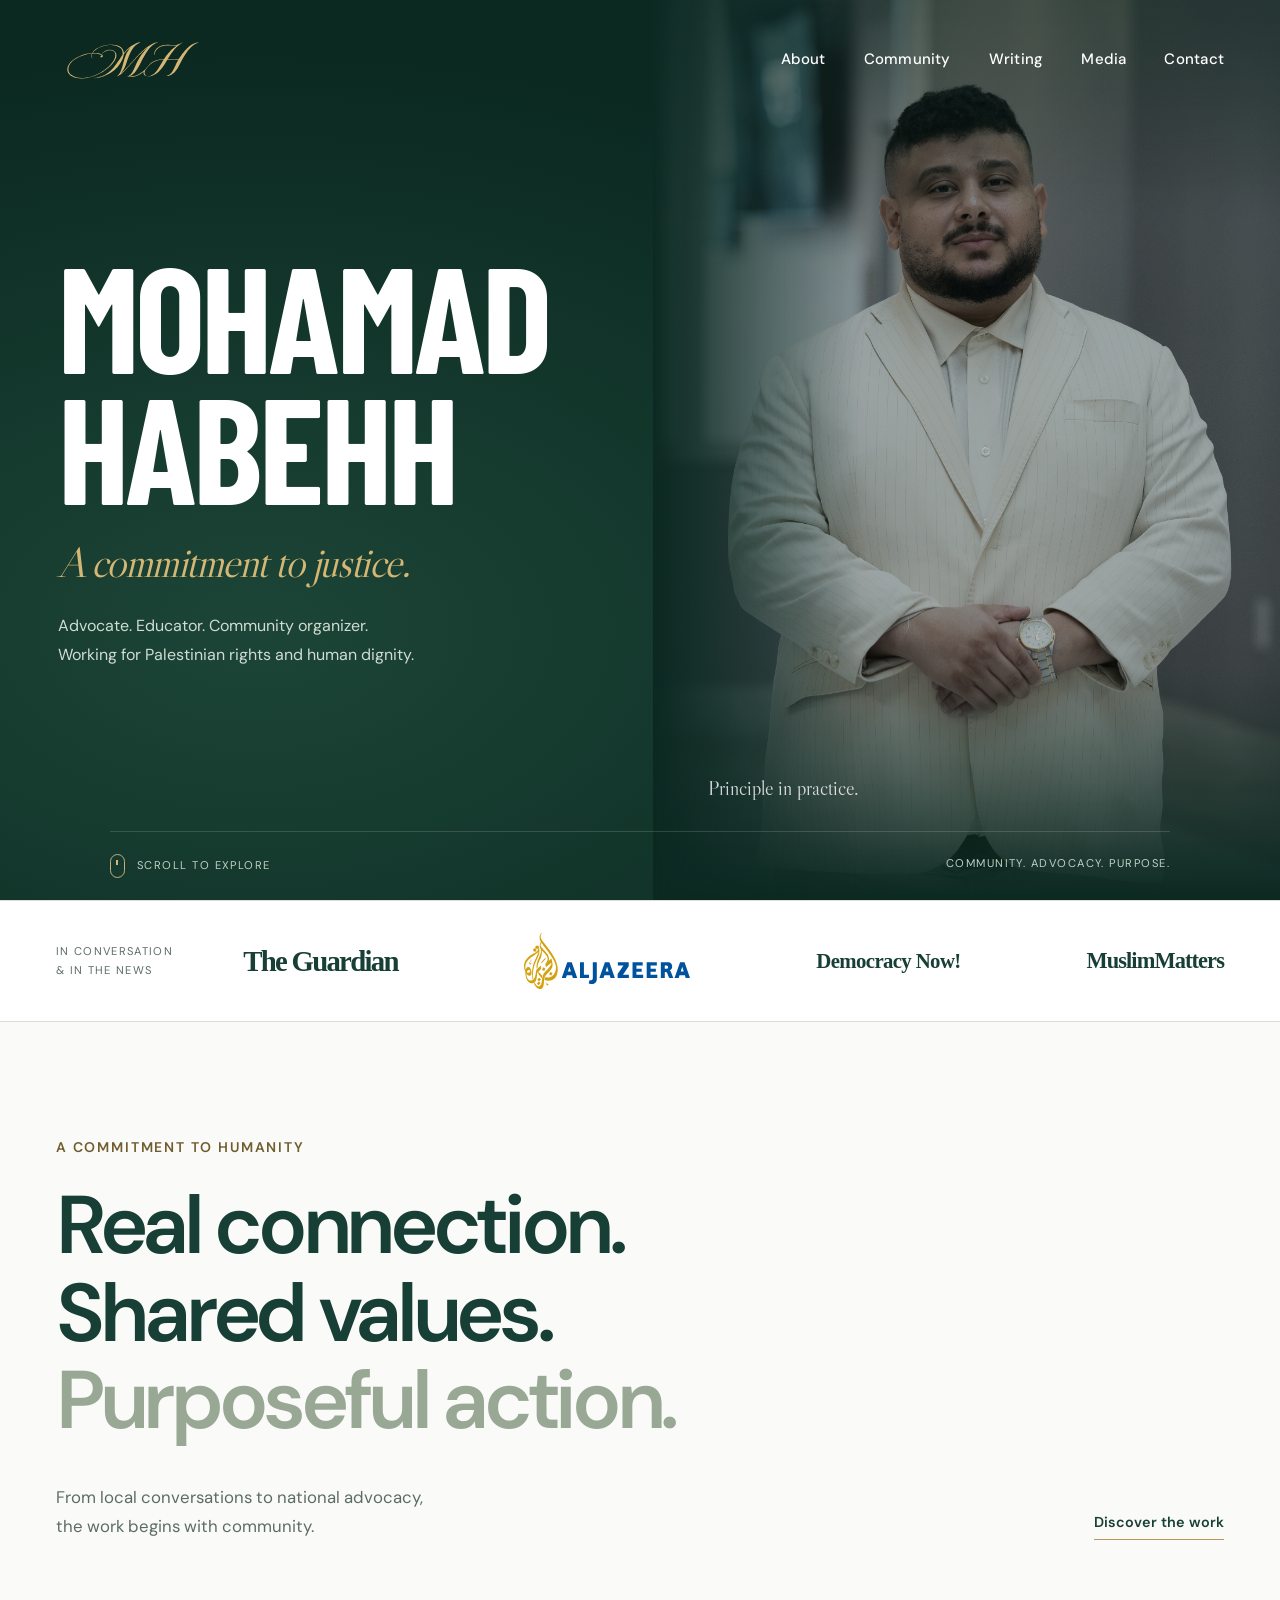
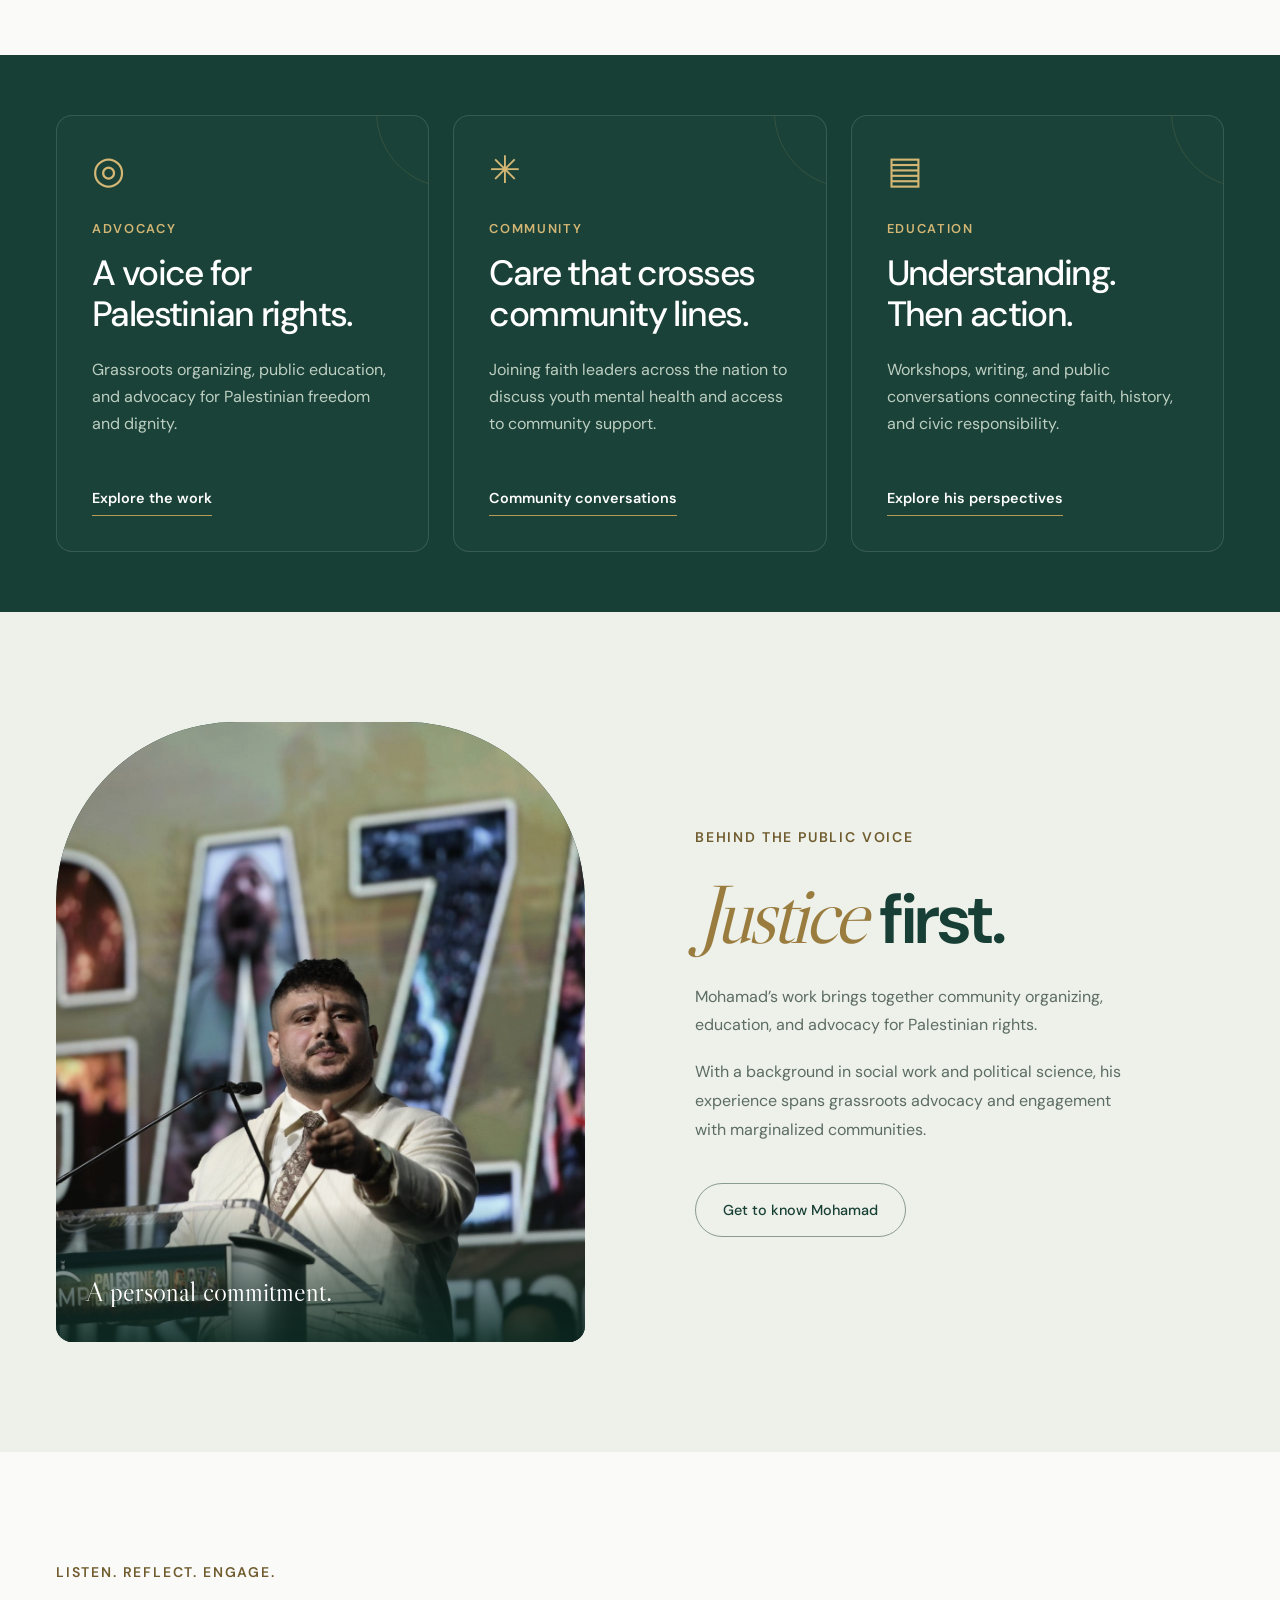
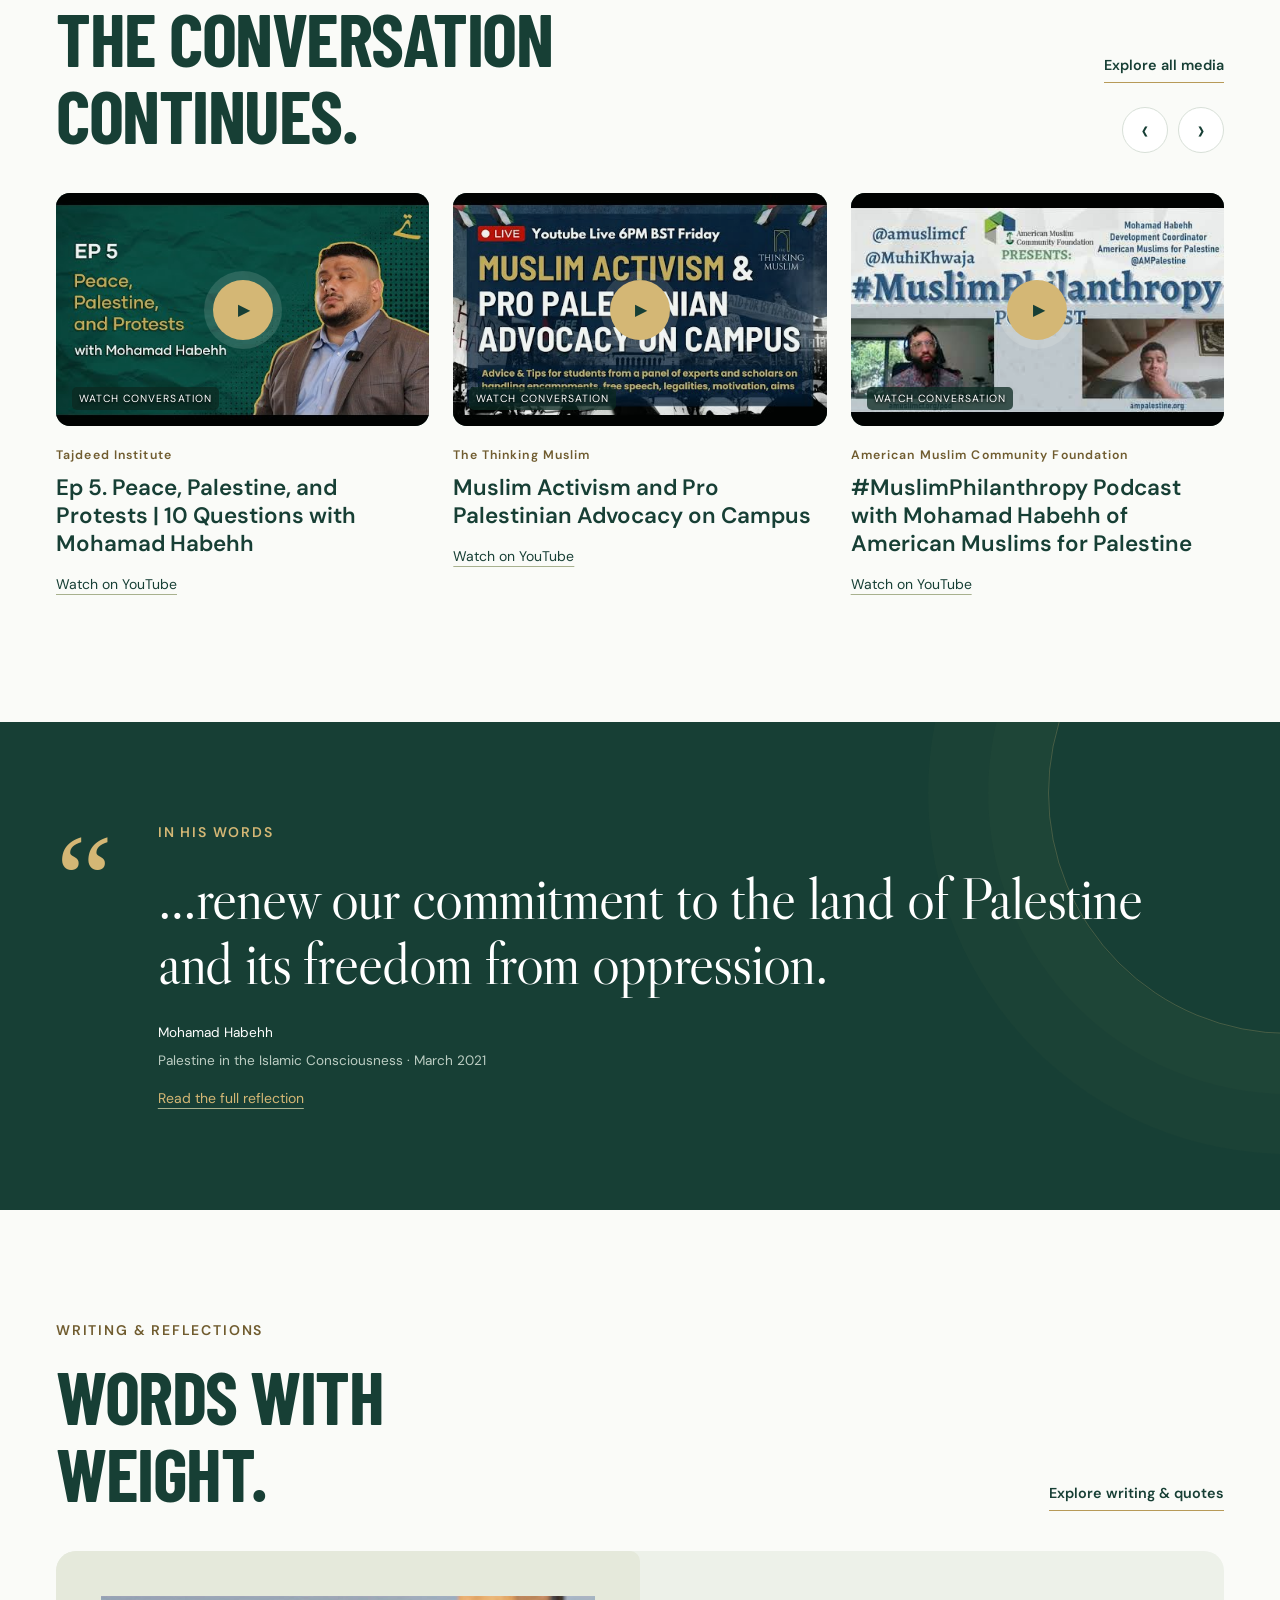
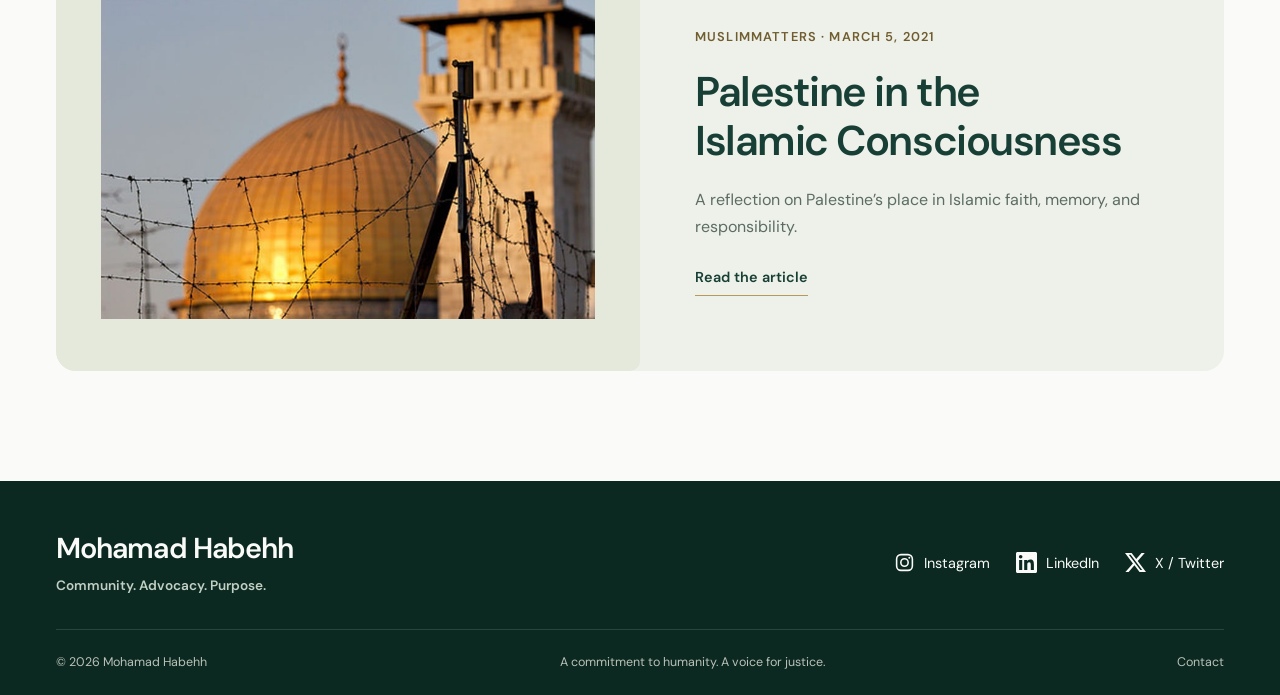
==== index.html @ c23bc5b1 "Main new" ====
<html>

<head>
  <meta charset="utf-8">
  <meta name="viewport" content="width=device-width,initial-scale=1">
  <meta name="theme-color" content="#173f35">
  <title>Community, Advocacy &amp; Purpose | Mohamad Habehh</title>
  <meta name="description"
    content="Meet Mohamad Habehh. Explore his community work, Palestinian advocacy, writing, interviews, and public conversations.">
  <meta property="og:title"
    content="Community, Advocacy &amp; Purpose | Mohamad Habehh">
  <meta property="og:description"
    content="Meet Mohamad Habehh. Explore his community work, Palestinian advocacy, writing, interviews, and public conversations.">
  <meta property="og:type" content="website">
  <link rel="icon" href="assets/favicon.svg" type="image/svg+xml">
  <link rel="stylesheet" href="assets/style.css">
  <link rel="stylesheet" href="assets/elevated.css">
  <link rel="stylesheet" href="assets/refined.css">
  <script src="assets/app.js" defer></script>
</head>

<body class="home-page"><a class="skip" href="#main">Skip to content</a>
  <header>
    <div class="nav-wrap"><a class="brand" href="index.html"
        aria-label="Mohamad Habehh home"><img class="monogram"
          src="assets/mh-mark.svg" alt="" width="105" height="105"></a>
      <nav id="navigation" aria-label="Main navigation"><a
          href="About/index.html">About</a><a href="Community/index.html">Community</a><a
          href="Writing/index.html">Writing</a><a href="Media/index.html">Media</a><a
          href="Contact/index.html">Contact</a></nav>
    </div>
  </header>
  <main id="main">
    <section class="hero">
      <div class="hero-backdrop" aria-hidden="true"><span></span></div>
      <div class="hero-copy">
        <h1><span class="hero-line">MOHAMAD</span><span
            class="hero-line">HABEHH</span></h1>
        <p class="hero-script">A commitment to justice.</p>
        <p class="hero-description">Advocate. Educator. Community organizer.<br>
          Working for Palestinian rights and human dignity.</p>
      </div>
<div class="hero-image">
    <img src="assets/index.png" alt="Mohamad Habehh" width="1893" height="2560" fetchpriority="high">
        <div class="image-caption"><span>MOHAMAD HABEHH</span><span>Principle in
            practice.</span></div>
      </div>
      <div class="hero-bottom"><a class="scroll-cue" href="#work"><span
            aria-hidden="true"></span> SCROLL TO EXPLORE</a><span>COMMUNITY.
          ADVOCACY. PURPOSE.</span></div>
    </section>
    <section class="recognition">
      <div class="wrap">
        <p>IN CONVERSATION<br>& IN THE NEWS</p>
        <div><a href="Media/index.html" class="outlet guardian">The Guardian</a><a
            href="Media/index.html" class="outlet aj-outlet"><img
              src="assets/al-jazeera.svg" alt="Al Jazeera" width="167"
              height="56"></a><a href="Media/index.html"
            class="outlet democracy">Democracy Now!</a><a href="Writing/index.html"
            class="outlet muslim">MuslimMatters</a></div>
      </div>
    </section>
    <section class="manifesto section wrap" id="work">
      <p class="eyebrow">A COMMITMENT TO HUMANITY</p>
      <h2>Real connection.<br>Shared values.<br><span>Purposeful action.</span>
      </h2>
      <div class="manifesto-bottom">
        <p>From local conversations to national advocacy,<br class="desktop">
          the work begins with community.</p><a class="text-link"
          href="Community/index.html">Discover the work</a>
      </div>
    </section>
    <section class="work-stage">
      <div class="wrap">
        <div class="work-grid">
          <article class="work-item"><span class="line-icon"
              aria-hidden="true">◎</span>
            <p class="eyebrow">ADVOCACY</p>
            <h3>A voice for<br>Palestinian rights.</h3>
            <p>Grassroots organizing, public education, and advocacy for
              Palestinian freedom and dignity.</p><a class="text-link"
              href="Community/index.html#palestine">Explore the work</a>
          </article>
          <article class="work-item"><span class="line-icon"
              aria-hidden="true">✳</span>
            <p class="eyebrow">COMMUNITY</p>
            <h3>Care that crosses<br>community lines.</h3>
            <p>Joining faith leaders across the nation to discuss youth mental
              health and access to community support.</p><a class="text-link"
              href="Community/index.html#community-care">Community conversations</a>
          </article>
          <article class="work-item"><span class="line-icon"
              aria-hidden="true">▤</span>
            <p class="eyebrow">EDUCATION</p>
            <h3>Understanding.<br>Then action.</h3>
            <p>Workshops, writing, and public conversations connecting faith,
              history, and civic responsibility.</p><a class="text-link"
              href="Writing/index.html">Explore his perspectives</a>
          </article>
        </div>
      </div>
    </section>
    <section class="about-preview">
      <div class="wrap about-grid">
        <div class="about-visual"><img src="assets/mh3.JPG"
            alt="Portrait of Mohamad Habehh" width="1893" height="2560"
            loading="lazy"><span class="portrait-note">A personal
            commitment.</span></div>
        <div class="about-copy">
          <p class="eyebrow">BEHIND THE PUBLIC VOICE</p>
          <h2><em>Justice </em>first.</h2>
          <p>Mohamad’s work brings together community organizing, education, and
            advocacy for Palestinian rights.</p>
          <p>With a background in social work and political science, his
            experience spans grassroots advocacy and engagement with
            marginalized communities.</p><a href="About/index.html"
            class="button outline">Get to know Mohamad</a>
        </div>
      </div>
    </section>
    <section class="section wrap conversations">
      <div class="section-heading">
        <div>
          <p class="eyebrow">LISTEN. REFLECT. ENGAGE.</p>
          <h2>THE CONVERSATION<br>CONTINUES.</h2>
        </div>
        <div class="carousel-actions"><a class="text-link"
            href="Media/index.html">Explore all media</a>
          <div class="carousel-buttons"><button class="carousel-prev"
              aria-label="Previous conversations">‹</button><button
              class="carousel-next" aria-label="Next conversations">›</button>
          </div>
        </div>
      </div>
      <div class="video-grid home-carousel" tabindex="0" role="region"
        aria-label="Featured conversations">
        <article class="video-card" data-kind="conversations"><button
            class="video-launch" data-video="aL6CL_wFbZw"
            data-title="Ep 5. Peace, Palestine, and Protests | 10 Questions with Mohamad Habehh"
            aria-label="Play Ep 5. Peace, Palestine, and Protests | 10 Questions with Mohamad Habehh"><img
              src="assets/aL6CL_wFbZw.jpg" alt="" width="480" height="360"
              loading="lazy"><span class="play" aria-hidden="true">▶</span><span
              class="watch-label">WATCH CONVERSATION</span></button>
          <p class="meta">Tajdeed Institute</p>
          <h3><button class="title-play" data-video="aL6CL_wFbZw"
              data-title="Ep 5. Peace, Palestine, and Protests | 10 Questions with Mohamad Habehh">Ep
              5. Peace, Palestine, and Protests | 10 Questions with Mohamad
              Habehh</button></h3><a class="quiet-link"
            href="https://www.youtube.com/watch?v=aL6CL_wFbZw" target="_blank"
            rel="noopener noreferrer">Watch on YouTube<span class="sr-only">
              (opens in a new tab)</span></a>
        </article>
        <article class="video-card" data-kind="conversations"><button
            class="video-launch" data-video="CjLYRsaBvOY"
            data-title="Muslim Activism and Pro Palestinian Advocacy on Campus"
            aria-label="Play Muslim Activism and Pro Palestinian Advocacy on Campus"><img
              src="assets/CjLYRsaBvOY.jpg" alt="" width="480" height="360"
              loading="lazy"><span class="play" aria-hidden="true">▶</span><span
              class="watch-label">WATCH CONVERSATION</span></button>
          <p class="meta">The Thinking Muslim</p>
          <h3><button class="title-play" data-video="CjLYRsaBvOY"
              data-title="Muslim Activism and Pro Palestinian Advocacy on Campus">Muslim
              Activism and Pro Palestinian Advocacy on Campus</button></h3><a
            class="quiet-link"
            href="https://www.youtube.com/watch?v=CjLYRsaBvOY" target="_blank"
            rel="noopener noreferrer">Watch on YouTube<span class="sr-only">
              (opens in a new tab)</span></a>
        </article>
        <article class="video-card" data-kind="conversations"><button
            class="video-launch" data-video="JSdl_0kv3TY"
            data-title="#MuslimPhilanthropy Podcast with Mohamad Habehh of American Muslims for Palestine"
            aria-label="Play #MuslimPhilanthropy Podcast with Mohamad Habehh of American Muslims for Palestine"><img
              src="assets/JSdl_0kv3TY.jpg" alt="" width="480" height="360"
              loading="lazy"><span class="play" aria-hidden="true">▶</span><span
              class="watch-label">WATCH CONVERSATION</span></button>
          <p class="meta">American Muslim Community Foundation</p>
          <h3><button class="title-play" data-video="JSdl_0kv3TY"
              data-title="#MuslimPhilanthropy Podcast with Mohamad Habehh of American Muslims for Palestine">#MuslimPhilanthropy
              Podcast with Mohamad Habehh of American Muslims for
              Palestine</button></h3><a class="quiet-link"
            href="https://www.youtube.com/watch?v=JSdl_0kv3TY" target="_blank"
            rel="noopener noreferrer">Watch on YouTube<span class="sr-only">
              (opens in a new tab)</span></a>
        </article>
        <article class="video-card" data-kind="conversations"><button
            class="video-launch" data-video="mLkWG8KjC-0"
            data-title="What&#x27;s Going on in Gaza (w/ Mohamad Habehh)"
            aria-label="Play What&#x27;s Going on in Gaza (w/ Mohamad Habehh)"><img
              src="assets/mLkWG8KjC-0.jpg" alt="" width="480" height="360"
              loading="lazy"><span class="play" aria-hidden="true">▶</span><span
              class="watch-label">WATCH CONVERSATION</span></button>
          <p class="meta">Matt Binder</p>
          <h3><button class="title-play" data-video="mLkWG8KjC-0"
              data-title="What&#x27;s Going on in Gaza (w/ Mohamad Habehh)">What&#x27;s
              Going on in Gaza (w/ Mohamad Habehh)</button></h3><a
            class="quiet-link"
            href="https://www.youtube.com/watch?v=mLkWG8KjC-0" target="_blank"
            rel="noopener noreferrer">Watch on YouTube<span class="sr-only">
              (opens in a new tab)</span></a>
        </article>
        <article class="video-card" data-kind="conversations"><button
            class="video-launch" data-video="mvp-QCMwz1k"
            data-title="E86: College Campus Protests &amp; The American Muslim Strategy w. Mohamad Habehh"
            aria-label="Play E86: College Campus Protests &amp; The American Muslim Strategy w. Mohamad Habehh"><img
              src="assets/mvp-QCMwz1k.jpg" alt="" width="480" height="360"
              loading="lazy"><span class="play" aria-hidden="true">▶</span><span
              class="watch-label">WATCH CONVERSATION</span></button>
          <p class="meta">Ansari</p>
          <h3><button class="title-play" data-video="mvp-QCMwz1k"
              data-title="E86: College Campus Protests &amp; The American Muslim Strategy w. Mohamad Habehh">E86:
              College Campus Protests &amp; The American Muslim Strategy w.
              Mohamad Habehh</button></h3><a class="quiet-link"
            href="https://www.youtube.com/watch?v=mvp-QCMwz1k" target="_blank"
            rel="noopener noreferrer">Watch on YouTube<span class="sr-only">
              (opens in a new tab)</span></a>
        </article>
      </div>
      <p class="swipe-hint">Swipe to explore the conversations.</p>
    </section>
    <section class="quote-section">
      <div class="wrap quote-inner"><span class="quote-mark"
          aria-hidden="true">“</span>
        <div>
          <p class="eyebrow">IN HIS WORDS</p>
          <blockquote>…renew our commitment to the land of Palestine<br
              class="desktop"> and its freedom from oppression.</blockquote>
          <p class="quote-by">Mohamad Habehh <span>Palestine in the Islamic
              Consciousness · March 2021</span></p><a class="quiet-link"
            href="https://muslimmatters.org/2021/03/05/palestine-in-the-islamic-consciousness/"
            target="_blank" rel="noopener noreferrer">Read the full
            reflection<span class="sr-only"> (opens in a new tab)</span></a>
        </div>
      </div>
    </section>
    <section class="section wrap">
      <div class="section-heading">
        <div>
          <p class="eyebrow">WRITING & REFLECTIONS</p>
          <h2>WORDS WITH<br>WEIGHT.</h2>
        </div><a href="Writing/index.html" class="text-link">Explore writing &
          quotes</a>
      </div>
      <article class="featured-article">
        <div class="article-art" aria-hidden="true"> <img src="assets/AABW.jpeg"></div>
        <div class="article-copy">
          <p class="meta">MUSLIMMATTERS · MARCH 5, 2021</p>
          <h3>Palestine in the<br>Islamic Consciousness</h3>
          <p>A reflection on Palestine’s place in Islamic faith, memory, and
            responsibility.</p><a class="text-link"
            href="https://muslimmatters.org/2021/03/05/palestine-in-the-islamic-consciousness/"
            target="_blank" rel="noopener noreferrer">Read the article<span
              class="sr-only"> (opens in a new tab)</span></a>
        </div>
      </article>
    </section>
    <dialog id="video-dialog">
      <div class="dialog-bar"><span id="video-title">Watch
          conversation</span><button id="close-video"
          aria-label="Close video">Close ✕</button></div>
      <div id="video-frame"></div>
      <p class="video-help">Video unavailable? <a id="video-external"
          href="https://youtube.com" target="_blank"
          rel="noopener noreferrer">Open on YouTube</a></p>
    </dialog>

  </main>
  <footer>
    <div class="wrap footer-top"><a class="footer-name"
        href="index.html">Mohamad Habehh<span>Community. Advocacy.
          Purpose.</span></a>
      <div class="footer-links"><a class=""
          href="https://www.instagram.com/habehh/" target="_blank"
          rel="noopener noreferrer"><svg class="social-icon" xmlns="http://www.w3.org/2000/svg" viewBox="0 0 24 24" width="21" height="21" fill="none" stroke="currentColor" stroke-width="1.8" aria-hidden="true" focusable="false"><rect x="3" y="3" width="18" height="18" rx="5"/><circle cx="12" cy="12" r="4.2"/><circle cx="17.5" cy="6.5" r="1.1" fill="currentColor" stroke="none"/></svg>Instagram<span class="sr-only"> (opens in a
            new tab)</span></a><a class=""
          href="https://www.linkedin.com/in/mohamad-habehh-74424913b/"
          target="_blank" rel="noopener noreferrer"><svg class="social-icon" xmlns="http://www.w3.org/2000/svg" viewBox="0 0 24 24" width="21" height="21" fill="currentColor" aria-hidden="true" focusable="false"><path d="M20.447 20.452h-3.554v-5.569c0-1.328-.027-3.037-1.852-3.037-1.853 0-2.136 1.445-2.136 2.939v5.667H9.35V9h3.414v1.561h.049c.476-.9 1.637-1.85 3.37-1.85 3.601 0 4.267 2.37 4.267 5.455v6.286zM5.337 7.433a2.062 2.062 0 1 1 0-4.124 2.062 2.062 0 0 1 0 4.124zM7.119 20.452H3.555V9h3.564v11.452zM22.225 0H1.771C.792 0 0 .774 0 1.729v20.542C0 23.227.792 24 1.771 24h20.451C23.2 24 24 23.227 24 22.271V1.729C24 .774 23.2 0 22.222 0z"/></svg>LinkedIn<span
            class="sr-only"> (opens in a new tab)</span></a><a class=""
          href="https://x.com/mhabehh" target="_blank"
          rel="noopener noreferrer"><svg class="social-icon" xmlns="http://www.w3.org/2000/svg" viewBox="0 0 24 24" width="21" height="21" fill="currentColor" aria-hidden="true" focusable="false"><path d="M18.901 1.153h3.68l-8.04 9.19L24 22.846h-7.406l-5.8-7.584-6.64 7.584H.47l8.6-9.835L0 1.154h7.594l5.243 6.932zm-1.29 19.49h2.039L6.487 3.24H4.3z"/></svg>X / Twitter<span class="sr-only"> (opens in
            a new tab)</span></a></div>
    </div>
    <div class="wrap footer-bottom"><span>© 2026 Mohamad Habehh</span><span>A
        commitment to humanity. A voice for justice.</span><a
        href="Contact/index.html">Contact</a></div>
  </footer>
</body>

</html>
---- assets/style.css ----
@import url('fonts.css');

:root {
  --ink: #262c2a;
  --olive: #78834b;
  --olive-dark: #566135;
  --paper: #f8f9f6;
  --muted: #626862;
  --line: #dde0d7;
  --serif: 'Libre Caslon Display', Georgia, serif;
  --sans: 'DM Sans', Arial, sans-serif
}

* {
  box-sizing: border-box
}

html {
  scroll-behavior: smooth;
  scroll-padding-top: 110px
}

body {
  margin: 0;
  background: var(--paper);
  color: var(--ink);
  font-family: var(--sans);
  font-size: 16px;
  line-height: 1.7
}

a {
  color: inherit;
  text-decoration: none
}

a,
button {
  -webkit-tap-highlight-color: transparent
}

button {
  font: inherit;
  color: inherit;
  cursor: pointer
}

a:focus-visible,
button:focus-visible {
  outline: 3px solid var(--olive);
  outline-offset: 6px
}

button:disabled {
  cursor: default
}

img {
  display: block;
  max-width: 100%;
  height: auto
}

h1,
h2,
h3,
p {
  margin: 0
}

h1,
h2,
h3 {
  font-weight: 400
}

h1,
h2 {
  font-family: var(--serif);
  letter-spacing: -.035em;
  line-height: 1.04
}

h1 {
  font-size: clamp(3.4rem, 6.4vw, 6.6rem)
}

h2 {
  font-size: clamp(2.7rem, 4.5vw, 4.3rem)
}

h3 {
  font-family: var(--serif);
  font-size: 2rem;
  line-height: 1.15;
  letter-spacing: -.02em
}

.wrap {
  max-width: 1296px;
  margin-inline: auto;
  width: calc(100% - 112px)
}

.section {
  padding-block: 100px
}

.eyebrow {
  font-size: .76rem;
  font-weight: 600;
  letter-spacing: .16em;
  line-height: 1.5;
  color: var(--olive-dark);
  margin-bottom: 24px
}

.meta {
  font-size: .76rem;
  font-weight: 600;
  letter-spacing: .09em;
  color: var(--olive-dark);
  line-height: 1.6
}

.sr-only {
  position: absolute;
  width: 1px;
  height: 1px;
  padding: 0;
  margin: -1px;
  overflow: hidden;
  clip: rect(0, 0, 0, 0);
  white-space: nowrap;
  border: 0
}

.skip {
  position: fixed;
  top: -100px;
  left: 16px;
  z-index: 100;
  background: white;
  padding: 10px
}

.skip:focus {
  top: 10px
}

header {
  background: var(--paper);
  border-bottom: 1px solid var(--line);
  position: relative;
  z-index: 10
}

.nav-wrap {
  max-width: 1440px;
  width: calc(100% - 96px);
  margin: auto;
  min-height: 104px;
  display: flex;
  align-items: center;
  justify-content: space-between;
  gap: 30px
}

.brand {
  display: flex;
  align-items: center;
  gap: 15px;
  font-weight: 650;
  font-size: .85rem;
  line-height: 1.25;
  letter-spacing: .14em
}

.monogram {
  position: relative;
  display: block;
  font-family: var(--serif);
  font-size: 2.5rem;
  font-weight: 400;
  letter-spacing: -.13em;
  padding-right: 6px;
  line-height: 1.3
}

.monogram span {
  position: absolute;
  bottom: 0;
  left: 2px;
  height: 3px;
  width: 35px;
  background: var(--olive)
}

nav {
  display: flex;
  align-items: center;
  gap: 28px;
  font-size: .81rem;
  font-weight: 500
}

nav>a {
  padding-block: 12px;
  white-space: nowrap;
  position: relative
}

nav>a:not(.nav-contact):after {
  content: '';
  height: 2px;
  position: absolute;
  bottom: 2px;
  left: 0;
  width: 0;
  background: var(--olive);
  transition: width .2s
}

nav>a:hover:after,
nav>a[aria-current]:after {
  width: 100%
}

.nav-contact {
  background: var(--ink);
  color: white;
  padding: 12px 22px
}

.nav-contact:hover {
  background: var(--olive-dark)
}

.menu-button {
  display: none
}

.hero {
  position: relative;
  max-width: 1536px;
  margin: auto;
  display: grid;
  grid-template-columns: 1.12fr 1fr;
  padding: 0 48px;
  background: var(--paper)
}

.hero-copy {
  padding: 76px 30px 74px 8px;
  position: relative;
  z-index: 1
}

.hero .eyebrow {
  display: flex;
  align-items: center;
  gap: 12px;
  font-size: .7rem;
  margin-bottom: 30px
}

.olive-rule {
  height: 1px;
  width: 28px;
  background: var(--olive)
}

.hero h1 {
  font-size: clamp(3.9rem, 6.2vw, 6.2rem);
  line-height: 1.02;
  letter-spacing: -.045em
}

.hero h1 em {
  font-weight: 400;
  color: var(--olive-dark)
}

.hero-name {
  font-size: 1.3rem;
  font-weight: 550;
  margin-top: 30px
}

.hero-description {
  font-size: .95rem;
  line-height: 1.8;
  color: var(--muted);
  margin-top: 12px
}

.hero-actions {
  display: flex;
  gap: 12px;
  margin-top: 30px;
  flex-wrap: wrap
}

.button {
  display: inline-flex;
  align-items: center;
  justify-content: center;
  padding: 14px 25px;
  min-height: 50px;
  background: var(--ink);
  color: white;
  font-size: .85rem;
  font-weight: 500;
  border: 1px solid var(--ink);
  transition: background .2s, color .2s
}

.button:hover {
  background: var(--olive-dark);
  border-color: var(--olive-dark)
}

.button.outline {
  background: transparent;
  color: var(--ink);
  border-color: #b5bcb0
}

.button.outline:hover {
  background: #e8ebdf
}

.hero-image {
  position: relative;
  min-width: 0;
  align-self: stretch;
  margin: 30px 0 58px 0;
  overflow: hidden;
  background: var(--ink)
}

.hero-image>img {
  height: 100%;
  width: 100%;
  position: absolute;
  object-fit: cover;
  object-position: 50% 35%;
  filter: grayscale(100%)
}

.hero-image:after {
  content: '';
  position: absolute;
  inset: 0;
  background: linear-gradient(0deg, rgba(25, 31, 27, .7), transparent 35%)
}

.image-caption {
  position: absolute;
  z-index: 1;
  bottom: 26px;
  left: 27px;
  right: 27px;
  display: flex;
  justify-content: space-between;
  align-items: end;
  color: white;
  font-size: .65rem;
  letter-spacing: .13em;
  gap: 12px
}

.image-caption span:last-child {
  font-family: var(--serif);
  font-size: 1.2rem;
  letter-spacing: 0
}

.hero-bottom {
  grid-column: 1/-1;
  border-top: 1px solid var(--line);
  display: flex;
  justify-content: space-between;
  padding: 15px 0;
  font-size: .67rem;
  letter-spacing: .13em;
  color: var(--muted)
}

.hero-bottom a {
  letter-spacing: 0;
  font-size: .78rem
}

.recognition {
  background: #edf0e7;
  border-block: 1px solid var(--line);
  padding: 29px 0
}

.recognition .wrap {
  display: flex;
  align-items: center;
  gap: 60px
}

.recognition p {
  font-size: .62rem;
  letter-spacing: .13em;
  max-width: 160px;
  line-height: 1.7;
  color: var(--muted)
}

.recognition .wrap>div {
  display: flex;
  align-items: center;
  justify-content: space-between;
  gap: 35px;
  flex: 1
}

.outlet {
  font-size: 1.05rem;
  letter-spacing: .03em;
  font-weight: 600;
  opacity: .75
}

.outlet.guardian {
  font-family: Georgia, serif;
  font-weight: bold;
  font-size: 1.8rem;
  letter-spacing: -.06em
}

.outlet.democracy {
  font-family: Georgia, serif;
  font-weight: bold;
  letter-spacing: -.03em;
  font-size: 1.3rem
}

.outlet.muslim {
  font-family: Georgia, serif;
  font-size: 1.4rem;
  letter-spacing: -.04em
}

.section-heading {
  display: flex;
  align-items: end;
  justify-content: space-between;
  gap: 30px;
  margin-bottom: 48px
}

.section-heading .eyebrow {
  margin-bottom: 17px
}

.heading-note {
  color: var(--muted);
  font-size: .95rem;
  padding-bottom: 5px
}

.text-link {
  font-size: .85rem;
  font-weight: 550;
  border-bottom: 1px solid var(--olive);
  padding-bottom: 5px;
  display: inline-block;
  align-self: end
}

.text-link:hover {
  color: var(--olive-dark);
  border-bottom-width: 2px
}

.work-grid {
  display: grid;
  grid-template-columns: repeat(3, 1fr);
  border-top: 1px solid var(--line)
}

.work-item {
  padding: 35px 35px 8px 0
}

.work-item+.work-item {
  border-left: 1px solid var(--line);
  padding-left: 35px
}

.line-icon {
  font-size: 2.3rem;
  line-height: 1;
  color: var(--olive);
  display: block;
  margin-bottom: 30px
}

.work-item .eyebrow {
  margin-bottom: 14px;
  font-size: .68rem
}

.work-item h3 {
  font-size: 2.2rem
}

.work-item>p:not(.eyebrow) {
  margin: 20px 0 25px;
  color: var(--muted);
  font-size: .93rem;
  max-width: 310px
}

.about-preview {
  background: #e9ecE3;
  padding: 70px 0
}

.about-grid {
  display: grid;
  grid-template-columns: 1fr 1fr;
  gap: 100px;
  align-items: center
}

.about-visual {
  height: 540px;
  position: relative;
  margin-left: 28px
}

.about-visual:before {
  content: '';
  position: absolute;
  left: -28px;
  bottom: -25px;
  right: 30px;
  top: 30px;
  border: 1px solid #a8b18e
}

.about-visual img {
  height: 100%;
  width: 100%;
  object-fit: cover;
  object-position: 50% 35%;
  position: relative;
  filter: grayscale(100%)
}

.portrait-note {
  position: absolute;
  left: -28px;
  bottom: 20px;
  z-index: 1;
  background: var(--olive-dark);
  padding: 14px 22px;
  color: white;
  font-family: var(--serif);
  font-size: 1.5rem
}

.about-copy h2 {
  margin-bottom: 25px
}

.about-copy p:not(.eyebrow) {
  max-width: 430px;
  color: var(--muted);
  font-size: .98rem;
  margin-bottom: 18px
}

.about-copy .button {
  margin-top: 12px
}

.video-grid {
  display: grid;
  grid-template-columns: repeat(3, 1fr);
  gap: 28px
}

.video-card {
  min-width: 0
}

.video-launch {
  display: block;
  width: 100%;
  aspect-ratio: 16/10;
  background: var(--ink);
  padding: 0;
  border: 0;
  position: relative;
  overflow: hidden;
  text-align: left
}

.video-launch img {
  width: 100%;
  height: 100%;
  object-fit: cover;
  transition: transform .35s, opacity .35s;
  opacity: .85
}

.video-launch:hover img {
  transform: scale(1.04);
  opacity: 1
}

.play {
  position: absolute;
  left: 50%;
  top: 50%;
  transform: translate(-50%, -50%);
  background: rgba(248, 249, 246, .95);
  width: 54px;
  height: 54px;
  border-radius: 50%;
  display: flex;
  align-items: center;
  justify-content: center;
  color: var(--ink);
  font-size: 1rem;
  padding-left: 3px
}

.watch-label {
  position: absolute;
  bottom: 13px;
  left: 15px;
  font-size: .59rem;
  letter-spacing: .12em;
  color: white;
  text-shadow: 0 1px 3px black;
  background: #262c2ac7;
  padding: 3px 7px
}

.video-card .meta {
  margin-top: 20px;
  font-size: .66rem
}

.video-card h3 {
  font-size: 1.7rem;
  margin: 8px 0 15px
}

.title-play {
  font: inherit;
  text-align: left;
  line-height: inherit;
  background: none;
  border: 0;
  padding: 0
}

.title-play:hover {
  color: var(--olive-dark)
}

.quiet-link {
  font-size: .8rem;
  text-decoration: underline;
  text-decoration-color: #a8b18e;
  text-underline-offset: 5px
}

.quiet-link:hover {
  color: var(--olive-dark)
}

.quote-section {
  background: var(--ink);
  color: white;
  padding: 72px 0;
  position: relative;
  overflow: hidden
}

.quote-section:after {
  content: '';
  position: absolute;
  width: 480px;
  height: 480px;
  border: 1px solid #78834b50;
  border-radius: 50%;
  right: -250px;
  top: -170px;
  box-shadow: 0 0 0 30px #78834b10, 0 0 0 60px #78834b10, 0 0 0 90px #78834b10;
  pointer-events: none
}

.quote-inner {
  display: flex;
  gap: 45px;
  position: relative;
  z-index: 1
}

.quote-mark {
  color: #b7c18c;
  font-family: Georgia, serif;
  font-size: 8rem;
  line-height: .9
}

.quote-section .eyebrow {
  color: #bbc49b
}

.quote-section blockquote {
  font-family: var(--serif);
  font-size: clamp(2.2rem, 3.6vw, 3.5rem);
  line-height: 1.15;
  letter-spacing: -.02em;
  margin: 0 0 25px
}

.quote-by {
  font-size: .85rem
}

.quote-by span {
  color: #b7bdb5;
  display: block;
  font-size: .75rem;
  margin: 4px 0 15px
}

.quote-section .quiet-link {
  color: #d2d8c2
}

.featured-article {
  display: grid;
  grid-template-columns: 1fr 1fr;
  border: 1px solid var(--line)
}

.article-art {
  background: #e5e9db;
  display: flex;
  flex-direction: column;
  justify-content: center;
  align-items: center;
  min-height: 330px;
  padding: 35px;
  border-radius: 10px;
}

.article-art svg {
  width: 80%;
  max-width: 380px;
  fill: none;
  stroke: var(--olive-dark);
  stroke-width: 1.2
}

.article-art span {
  font-size: .67rem;
  color: var(--olive-dark);
  letter-spacing: .2em
}

.article-copy {
  padding: 45px
}

.article-copy h3 {
  font-size: 2.6rem;
  margin: 20px 0
}

.article-copy>p:not(.meta) {
  font-size: .95rem;
  color: var(--muted);
  margin-bottom: 25px
}

.connect-band {
  padding: 65px 0;
  background: #e4e8d9
}

.connect-inner {
  display: flex;
  align-items: center;
  justify-content: space-between;
  gap: 40px
}

.connect-inner h2 {
  font-size: 3.4rem
}

.connect-inner .eyebrow {
  margin-bottom: 17px
}

.connect-inner>div:last-child p {
  font-size: .95rem;
  color: var(--muted);
  margin-bottom: 25px
}

.button.light {
  background: var(--paper);
  color: var(--ink);
  border: 0
}

.button.light:hover {
  background: var(--ink);
  color: white
}

footer {
  background: var(--ink);
  color: var(--paper);
  padding-top: 45px
}

.footer-top {
  display: flex;
  justify-content: space-between;
  align-items: center;
  padding-bottom: 35px
}

.footer-name {
  font-family: var(--serif);
  font-size: 2rem;
  line-height: 1.2
}

.footer-name span {
  font-family: var(--sans);
  font-size: .72rem;
  color: #b7bdb5;
  display: block;
  margin-top: 12px;
  letter-spacing: .03em
}

.footer-links {
  display: flex;
  gap: 30px;
  font-size: .8rem
}

.footer-links a:hover {
  color: #c6d0aa
}

.footer-bottom {
  border-top: 1px solid #454d45;
  display: flex;
  justify-content: space-between;
  gap: 20px;
  font-size: .67rem;
  color: #bac1b8;
  padding-block: 22px
}

.page-intro {
  padding-block: 80px 60px
}

.page-intro .eyebrow {
  margin-bottom: 22px
}

.page-intro h1 {
  font-size: clamp(3.8rem, 6.8vw, 6.5rem)
}

.lead {
  color: var(--muted);
  font-size: 1.1rem;
  max-width: 650px;
  margin-top: 28px
}

.bio-grid {
  display: grid;
  grid-template-columns: .85fr 1fr;
  gap: 85px;
  padding-bottom: 50px;
  align-items: start
}

.bio-photo img {
  width: 100%;
  max-height: 660px;
  object-fit: cover;
  object-position: center 30%;
  filter: grayscale(100%)
}

.photo-credit {
  font-size: .7rem;
  color: var(--muted);
  margin-top: 10px
}

.prose p {
  margin: 0 0 22px;
  color: var(--muted)
}

.prose .eyebrow {
  color: var(--olive-dark)
}

.prose h2 {
  margin-bottom: 28px
}

.source-note {
  font-size: .75rem;
  color: var(--muted);
  line-height: 1.7;
  border-top: 1px solid var(--line);
  padding-top: 18px;
  margin-top: 30px
}

.source-note a {
  text-decoration: underline
}

.work-stories {
  padding-bottom: 90px
}

.work-story {
  display: grid;
  grid-template-columns: 1fr 1fr;
  gap: 80px;
  padding-block: 55px;
  border-top: 1px solid var(--line)
}

.work-story .text-link {
  display: table;
  margin-top: 15px
}

.filter-bar {
  display: flex;
  gap: 10px;
  flex-wrap: wrap;
  padding: 20px 0 35px;
  border-top: 1px solid var(--line)
}

.filter {
  border: 1px solid var(--line);
  background: transparent;
  min-height: 44px;
  padding: 10px 20px;
  font-size: .82rem
}

.filter.active {
  background: var(--ink);
  border-color: var(--ink);
  color: white
}

.filter:hover:not(.active) {
  background: #e6eadb
}

.writing-content {
  padding-bottom: 90px
}

.writing-article {
  border: 1px solid var(--line);
  padding: 55px;
  background: #edf0e7
}

.writing-article h2 {
  margin: 25px 0;
  font-size: 3.5rem
}

.writing-article>p:not(.meta) {
  max-width: 550px;
  color: var(--muted);
  margin-bottom: 25px
}

.archive-link {
  display: flex;
  justify-content: space-between;
  align-items: center;
  gap: 20px;
  padding-block: 30px;
  font-size: .9rem
}

.writing-content .quote-section {
  margin-top: 30px
}

.writing-content .quote-inner {
  width: calc(100% - 80px)
}

.writing-content .quote-section blockquote {
  font-size: 2.8rem
}

.media-content {
  padding-bottom: 90px
}

.media-grid {
  row-gap: 50px
}

.press-section {
  padding-top: 80px
}

.press-section h2 {
  margin-bottom: 35px
}

.press-item {
  border-top: 1px solid var(--line);
  padding: 28px 0;
  display: grid;
  grid-template-columns: 180px 1fr 110px;
  gap: 30px;
  align-items: center
}

.press-item time {
  font-size: .76rem;
  color: var(--muted)
}

.press-item h3 {
  font-size: 1.8rem
}

.press-item h3 a:hover {
  color: var(--olive-dark)
}

.media-results {
  font-size: .8rem;
  color: var(--muted)
}

.contact-grid {
  display: grid;
  grid-template-columns: 1fr .8fr;
  gap: 100px;
  padding-bottom: 100px
}

.contact-note {
  max-width: 520px;
  margin-block: 25px;
  color: var(--muted)
}

.social-list {
  margin-top: 35px
}

.social-row {
  border-top: 1px solid var(--line);
  padding: 20px 0;
  display: flex;
  justify-content: space-between;
  gap: 20px
}

.social-row:hover {
  color: var(--olive-dark)
}

.social-handle {
  font-size: .85rem;
  color: var(--muted)
}

.contact-aside {
  background: #e9ecE3;
  padding: 40px;
  align-self: start
}

.contact-aside h3 {
  font-size: 1.7rem;
  margin: 25px 0 12px
}

.contact-aside p:not(.eyebrow) {
  color: var(--muted);
  font-size: .93rem
}

dialog {
  border: 0;
  padding: 0;
  background: var(--ink);
  color: white;
  width: min(1000px, 94vw);
  max-height: 94dvh;
  box-shadow: 0 20px 100px #0008
}

dialog::backdrop {
  background: #111c;
  backdrop-filter: blur(5px)
}

.dialog-bar {
  display: flex;
  justify-content: space-between;
  align-items: center;
  gap: 20px;
  padding: 18px 22px;
  font-size: .85rem
}

.dialog-bar>span {
  line-height: 1.4
}

.dialog-bar button {
  background: none;
  border: 1px solid #6d7567;
  color: white;
  padding: 8px 12px;
  white-space: nowrap;
  min-height: 44px
}

#video-frame {
  aspect-ratio: 16/9
}

#video-frame iframe {
  border: 0;
  width: 100%;
  height: 100%
}

.video-help {
  font-size: .8rem;
  color: #c5ccbd;
  padding: 15px 22px
}

.video-help a {
  text-decoration: underline
}

[hidden] {
  display: none !important
}

@media(min-width:1600px) {
  .hero {
    padding-inline: 90px
  }

  .hero-copy {
    padding-block: 90px
  }

  .hero-image {
    margin-top: 40px
  }
}

@media(max-width:1150px) {
  .nav-wrap {
    width: calc(100% - 64px)
  }

  nav {
    gap: 16px;
    font-size: .75rem
  }

  .brand {
    font-size: .75rem;
    gap: 10px
  }

  .nav-contact {
    padding: 10px 16px
  }

  .wrap {
    width: calc(100% - 80px)
  }

  .hero {
    padding-inline: 32px
  }

  .hero h1 {
    font-size: 5rem
  }

  .hero-copy {
    padding-block: 55px
  }

  .hero .eyebrow {
    font-size: .6rem
  }

  .about-grid {
    gap: 60px
  }

  .recognition .wrap {
    gap: 30px
  }

  .recognition .wrap>div {
    gap: 20px
  }

  .outlet.guardian {
    font-size: 1.4rem
  }

  .outlet {
    font-size: .85rem
  }

  .outlet.democracy,
  .outlet.muslim {
    font-size: 1.05rem
  }

  .bio-grid {
    gap: 50px
  }

  .contact-grid {
    gap: 60px
  }
}

@media(max-width:900px) {
  .nav-wrap {
    min-height: 85px;
    flex-wrap: wrap;
    gap: 0
  }

  .menu-button {
    display: flex;
    gap: 12px;
    align-items: center;
    border: 1px solid var(--line);
    background: transparent;
    padding: 10px 14px;
    min-height: 44px;
    font-size: .82rem
  }

  .menu-icon {
    width: 17px;
    height: 10px;
    border-block: 1px solid currentColor
  }

  nav {
    display: none;
    width: 100%;
    flex-direction: column;
    align-items: stretch;
    padding: 20px 0;
    gap: 0;
    font-size: .95rem
  }

  nav.is-open {
    display: flex
  }

  nav>a {
    padding: 12px 5px;
    min-height: 48px
  }

  nav>a:after {
    display: none
  }

  nav>a[aria-current] {
    color: var(--olive-dark)
  }

  nav .nav-contact {
    margin-top: 10px;
    text-align: center;
    padding: 12px;
    color: white
  }

  .hero h1 {
    font-size: 4.2rem
  }

  .hero-copy {
    padding-right: 20px
  }

  .hero-image {
    margin-bottom: 35px
  }

  .hero-name {
    font-size: 1.15rem
  }

  .hero-description {
    font-size: .86rem
  }

  .hero-actions .button {
    padding: 12px 17px;
    font-size: .8rem
  }

  .image-caption span:last-child {
    display: none
  }

  .recognition .wrap {
    flex-direction: column;
    gap: 18px
  }

  .recognition p {
    max-width: none
  }

  .recognition .wrap>div {
    width: 100%;
    justify-content: space-around
  }

  .section {
    padding-block: 70px
  }

  .about-grid {
    gap: 45px
  }

  .about-visual {
    height: 450px
  }

  .section-heading {
    align-items: start
  }

  .heading-note {
    max-width: 260px
  }

  .work-item {
    padding-right: 23px
  }

  .work-item+.work-item {
    padding-left: 23px
  }

  .work-item h3 {
    font-size: 1.8rem
  }

  .video-grid {
    gap: 20px
  }

  .video-card h3 {
    font-size: 1.5rem
  }

  .article-copy {
    padding: 30px
  }

  .article-copy h3 {
    font-size: 2.2rem
  }

  .connect-inner h2 {
    font-size: 2.8rem
  }

  .bio-grid {
    gap: 40px
  }

  .work-story {
    gap: 40px
  }

  .press-item {
    grid-template-columns: 140px 1fr
  }

  .press-item>span {
    grid-column: 2
  }

  .contact-grid {
    gap: 35px
  }

  .contact-aside {
    padding: 28px
  }
}

@media(max-width:640px) {
  .wrap {
    width: calc(100% - 40px)
  }

  .nav-wrap {
    width: calc(100% - 40px);
    min-height: 80px
  }

  .brand {
    font-size: .73rem
  }

  .monogram {
    font-size: 2.3rem
  }

  .hero {
    padding: 0 20px;
    grid-template-columns: 1fr
  }

  .hero-copy {
    padding: 42px 0 32px
  }

  .hero .eyebrow {
    font-size: .61rem;
    margin-bottom: 24px;
    gap: 8px
  }

  .olive-rule {
    width: 20px
  }

  .hero h1 {
    font-size: clamp(3.4rem, 11.4vw, 4.8rem)
  }

  .hero-name {
    font-size: 1.2rem;
    margin-top: 24px
  }

  .hero-description {
    font-size: .95rem
  }

  .hero-actions {
    margin-top: 25px;
    gap: 10px
  }

  .hero-actions .button {
    padding: 13px 20px;
    font-size: .85rem;
    flex: 1
  }

  .hero-image {
    height: 430px;
    margin: 0 0 24px
  }

  .hero-image>img {
    object-position: 50% 29%
  }

  .image-caption {
    bottom: 20px;
    left: 20px;
    right: 20px
  }

  .image-caption span:last-child {
    display: block
  }

  .hero-bottom {
    padding-block: 14px;
    font-size: .57rem;
    gap: 20px
  }

  .hero-bottom a {
    font-size: .68rem
  }

  .recognition {
    padding-block: 23px
  }

  .recognition .wrap>div {
    display: grid;
    grid-template-columns: 1fr 1fr;
    gap: 16px 22px;
    text-align: center
  }

  .recognition p {
    font-size: .59rem
  }

  .outlet.guardian {
    font-size: 1.6rem
  }

  .outlet {
    font-size: .92rem
  }

  .outlet.muslim,
  .outlet.democracy {
    font-size: 1.2rem
  }

  .section {
    padding-block: 55px
  }

  .section-heading {
    display: block;
    margin-bottom: 30px
  }

  .section-heading>.text-link {
    margin-top: 25px
  }

  .heading-note {
    margin-top: 22px;
    max-width: 100%;
    font-size: .95rem
  }

  h2 {
    font-size: 3rem
  }

  .eyebrow {
    font-size: .7rem;
    margin-bottom: 18px
  }

  .work-grid {
    grid-template-columns: 1fr
  }

  .work-item,
  .work-item+.work-item {
    padding: 28px 0;
    border-left: 0;
    border-bottom: 1px solid var(--line)
  }

  .line-icon {
    float: right;
    margin: 4px 8px 0 20px;
    font-size: 2.1rem
  }

  .work-item h3 {
    font-size: 2rem
  }

  .work-item>p:not(.eyebrow) {
    max-width: 100%;
    margin-block: 17px
  }

  .work-item .eyebrow {
    font-size: .7rem
  }

  .text-link {
    font-size: .85rem
  }

  .about-preview {
    padding-block: 40px 50px
  }

  .about-grid {
    grid-template-columns: 1fr;
    gap: 50px
  }

  .about-visual {
    height: 420px;
    margin-left: 15px
  }

  .about-visual:before {
    left: -15px;
    bottom: -15px;
    right: 20px
  }

  .portrait-note {
    left: -15px
  }

  .about-copy h2 {
    font-size: 3.2rem
  }

  .about-copy p:not(.eyebrow) {
    max-width: 100%
  }

  .video-grid {
    grid-template-columns: 1fr;
    gap: 35px
  }

  .video-launch {
    aspect-ratio: 16/9
  }

  .video-card .meta {
    font-size: .7rem;
    margin-top: 16px
  }

  .video-card h3 {
    font-size: 1.9rem;
    margin-top: 8px
  }

  .watch-label {
    font-size: .65rem
  }

  .quiet-link {
    font-size: .85rem
  }

  .quote-section {
    padding-block: 45px
  }

  .quote-inner {
    gap: 15px
  }

  .quote-mark {
    font-size: 5rem
  }

  .quote-section blockquote {
    font-size: 2.5rem
  }

  .quote-by span {
    font-size: .8rem
  }

  .desktop {
    display: none
  }

  .featured-article {
    grid-template-columns: 1fr
  }

  .article-art {
    min-height: 250px;
    padding: 20px
  }

  .article-copy {
    padding: 28px
  }

  .article-copy h3 {
    font-size: 2.3rem
  }

  .meta {
    font-size: .7rem
  }

  .connect-band {
    padding-block: 45px
  }

  .connect-inner {
    display: block
  }

  .connect-inner h2 {
    font-size: 3rem
  }

  .connect-inner>div:last-child {
    margin-top: 27px
  }

  .connect-inner>div:last-child p {
    margin-bottom: 22px
  }

  .footer-top {
    display: block;
    padding-bottom: 28px
  }

  .footer-name {
    font-size: 2rem
  }

  .footer-links {
    margin-top: 30px;
    gap: 26px;
    flex-wrap: wrap
  }

  .footer-bottom {
    flex-wrap: wrap;
    font-size: .7rem;
    gap: 12px
  }

  .footer-bottom>span:nth-child(2) {
    order: 3;
    flex-basis: 100%
  }

  .page-intro {
    padding-block: 48px 40px
  }

  .page-intro h1 {
    font-size: 3.7rem
  }

  .lead {
    font-size: 1rem;
    margin-top: 24px
  }

  .bio-grid {
    grid-template-columns: 1fr;
    gap: 35px;
    padding-bottom: 0
  }

  .bio-photo img {
    max-height: 520px
  }

  .prose h2 {
    font-size: 2.8rem
  }

  .prose p {
    font-size: .97rem
  }

  .work-story {
    grid-template-columns: 1fr;
    gap: 25px;
    padding-block: 35px
  }

  .work-story h2 {
    font-size: 2.8rem
  }

  .work-stories {
    padding-bottom: 50px
  }

  .filter-bar {
    gap: 8px;
    padding-bottom: 25px
  }

  .filter {
    padding: 10px 14px;
    font-size: .78rem
  }

  .writing-article {
    padding: 26px
  }

  .writing-article h2 {
    font-size: 2.6rem
  }

  .archive-link {
    display: block
  }

  .archive-link a {
    margin-top: 14px
  }

  .writing-content .quote-inner {
    width: calc(100% - 34px)
  }

  .writing-content .quote-section blockquote {
    font-size: 2rem
  }

  .writing-content .quote-mark {
    display: none
  }

  .writing-content,
  .media-content {
    padding-bottom: 55px
  }

  .press-section {
    padding-top: 50px
  }

  .press-item {
    grid-template-columns: 1fr;
    gap: 12px;
    padding-block: 24px
  }

  .press-item>span {
    grid-column: auto
  }

  .press-item h3 {
    font-size: 1.9rem
  }

  .press-item>div {
    display: flex;
    gap: 20px;
    align-items: center;
    flex-wrap: wrap
  }

  .press-item .meta {
    font-size: .74rem
  }

  .contact-grid {
    grid-template-columns: 1fr;
    gap: 40px;
    padding-bottom: 55px
  }

  .contact-grid h2 {
    font-size: 2.8rem
  }

  .contact-aside {
    padding: 27px
  }

  .social-row {
    align-items: center
  }

  .social-handle {
    font-size: .76rem
  }

  .dialog-bar {
    padding: 12px;
    gap: 10px
  }

  .dialog-bar>span {
    font-size: .75rem
  }

  .dialog-bar button {
    font-size: .78rem;
    padding: 6px 10px
  }

  .video-help {
    padding: 12px;
    font-size: .75rem
  }
}

@media(prefers-reduced-motion:reduce) {
  html {
    scroll-behavior: auto
  }

  *,
  *:before,
  *:after {
    animation: none !important;
    transition: none !important
  }
}
---- assets/elevated.css ----
@import url('display-font.css');
:root{--ink:#173f35;--olive:#b79a58;--olive-dark:#705c2f;--paper:#fafbf8;--muted:#5c6c63;--line:#d8e0d8;--gold:#d4b775;--deep:#0b2921;--display:'Barlow Condensed','Arial Narrow',Impact,sans-serif}body{overflow-x:clip}::selection{background:var(--gold);color:var(--deep)}h1{font-family:var(--display);font-weight:700;letter-spacing:-.025em;line-height:.94}h2{font-family:var(--sans);font-weight:600;letter-spacing:-.065em;line-height:1.03}h3{font-family:var(--sans);font-weight:550;letter-spacing:-.035em;line-height:1.18}header{position:sticky;top:0;background:rgba(11,41,33,.95);backdrop-filter:blur(20px);border-color:#ffffff15;color:white}.nav-wrap{min-height:86px;max-width:1550px}.brand{font-size:.75rem;letter-spacing:.13em;gap:13px}.monogram{width:58px;height:58px;padding:0}.brand .monogram{transition:transform .4s}.brand:hover .monogram{transform:rotate(-5deg)}nav{font-size:.875rem;gap:25px}nav>a:not(.nav-contact):after{background:var(--gold)}nav>a:hover{color:var(--gold)}.nav-contact{color:var(--deep);background:var(--gold);border-radius:30px;padding:10px 23px}.nav-contact:hover{background:#e5cd95;color:var(--deep)}.button{border-radius:40px;background:var(--ink);border:0;min-height:52px;padding:14px 27px;font-size:.9rem;transition:transform .25s,background .25s,box-shadow .25s}.button:hover{transform:translateY(-3px);background:#245c4c;box-shadow:0 10px 25px #0b292120}.button.outline{border:1px solid #8a9b8f}.button.outline:hover{background:#e7ede5}.eyebrow{font-size:.875rem;letter-spacing:.13em}.meta{font-size:.8rem}.text-link{font-size:.9rem;border-color:var(--olive);transition:color .2s,letter-spacing .2s}.text-link:hover{letter-spacing:.02em}.quiet-link{font-size:.875rem}.hero{max-width:none;min-height:calc(100svh - 86px);padding:0 4.5%;background:var(--deep);color:white;isolation:isolate;display:grid;grid-template-columns:1.1fr 1fr;overflow:hidden}.hero-backdrop{position:absolute;inset:0;z-index:-1;background:radial-gradient(ellipse at 30% 60%,#23553f 0,transparent 65%)}.hero-backdrop:before{content:'';position:absolute;width:70vw;height:70vw;left:-35vw;top:-15vw;border:1px solid #d4b77520;border-radius:50%;box-shadow:0 0 0 70px #d4b77505,0 0 0 140px #d4b77504;animation:breathe 12s ease-in-out infinite}.hero-copy{padding:clamp(70px,8vh,120px) 0 90px;align-self:center;z-index:2;pointer-events:none}.hero-copy a{pointer-events:auto}.hero .eyebrow{font-size:.82rem;color:var(--gold);gap:16px;margin-bottom:35px}.olive-rule{width:40px;background:var(--gold)}.hero h1{font-size:clamp(5rem,10.1vw,10rem);font-family:var(--display);font-weight:700;line-height:.89;letter-spacing:-.035em;position:relative;max-width:none;white-space:nowrap}.hero-line{display:block;animation:hero-enter .9s cubic-bezier(.16,1,.3,1) both}.hero-line:nth-child(2){animation-delay:.13s}.hero-script{display:block;font-family:var(--serif);font-weight:400;font-style:italic;text-transform:none;color:var(--gold);font-size:.43em;letter-spacing:-.04em;line-height:1.1;margin-top:25px;animation:hero-enter 1s .26s both}.hero-description{font-size:1rem;line-height:1.8;margin-top:28px;color:#d0dcd3;max-width:470px;animation:hero-enter 1s .35s both}.hero-actions{margin-top:30px;animation:hero-enter 1s .45s both;gap:12px}.hero-actions .button{background:var(--gold);color:var(--deep)}.hero-actions .button:hover{background:#ead4a4}.hero-actions .outline{border-color:#8ca397;background:#163e3244;color:white}.hero-actions .outline:hover{background:#315c4b}.hero-image{position:absolute;top:0;right:0;width:49%;height:100%;margin:0;border-radius:0;background:var(--deep);z-index:-1;overflow:hidden;animation:image-enter 1.2s cubic-bezier(.16,1,.3,1) both}.hero-image>img{height:100%;object-fit:cover;object-position:50% 35%;filter:saturate(.65) brightness(.83);transform:scale(1.04) translateY(var(--portrait-shift,0px));will-change:transform}.hero-image:after{background:linear-gradient(90deg,var(--deep),transparent 33%),linear-gradient(0deg,var(--deep),transparent 26%),linear-gradient(0deg,#173f351a,#173f351a)}.image-caption{bottom:90px;left:55px;right:55px;opacity:.8}.image-caption span:first-child{display:none}.image-caption span:last-child{font-size:1.25rem}.hero-bottom{position:absolute;left:4.5%;right:4.5%;bottom:0;border-top:1px solid #ffffff25;z-index:3;padding-block:22px;color:#c1d1c5;font-size:.7rem;letter-spacing:.13em}.hero-bottom a{font-size:.7rem;letter-spacing:.13em}.scroll-cue{display:flex;gap:12px;align-items:center}.scroll-cue>span{display:block;width:15px;height:24px;border:1px solid #c2af7d;border-radius:9px;position:relative}.scroll-cue>span:after{content:'';position:absolute;height:5px;width:2px;left:5px;top:5px;background:var(--gold);animation:scroll-mark 1.7s infinite}.recognition{background:white;padding:32px 0;border-color:var(--line)}.recognition .wrap{max-width:1370px;gap:70px}.recognition p{font-size:.7rem;letter-spacing:.12em}.recognition .outlet{opacity:1;transition:opacity .2s}.recognition .outlet:hover{opacity:.6}.outlet.guardian{font-size:1.8rem}.outlet.democracy{font-size:1.3rem}.outlet.muslim{font-size:1.4rem}.aj-outlet{display:flex;align-items:center;gap:9px;font-family:var(--sans);font-weight:650;font-size:1rem;white-space:nowrap}.aj-outlet img{height:45px;width:34px;object-fit:contain}.section{padding-block:110px}.manifesto{padding-block:115px}.manifesto h2{font-family:var(--sans);font-size:clamp(3.2rem,6.4vw,6.3rem);font-weight:600;line-height:1.07;letter-spacing:-.065em}.manifesto h2>span{color:#98a895}.manifesto-bottom{display:flex;align-items:end;justify-content:space-between;margin-top:38px;gap:30px}.manifesto-bottom p{color:var(--muted);font-size:1.05rem}.work-stage{background:var(--ink);color:white;padding:60px 0}.work-grid{border:0;gap:24px;align-items:stretch}.work-item,.work-item+.work-item{border:1px solid #ffffff20;padding:35px;border-radius:16px;background:#ffffff05;transition:transform .4s,background .4s,border .4s;position:relative;overflow:hidden}.work-item:after{content:'';position:absolute;width:150px;height:150px;border:1px solid #d4b77522;border-radius:50%;right:-100px;top:-80px;transition:transform .6s;pointer-events:none}.work-item:hover{transform:translateY(-8px);background:#ffffff09;border-color:#d4b77580}.work-item:hover:after{transform:scale(3)}.work-item .eyebrow{color:var(--gold);font-size:.8rem}.work-item h3{font-size:2.2rem;font-weight:500;letter-spacing:-.045em}.work-item>p:not(.eyebrow){color:#bdcec2;font-size:1rem;max-width:none;min-height:105px}.work-item .text-link{color:white}.line-icon{color:var(--gold);font-size:2.4rem}.about-preview{padding:110px 0;background:#edf1e9}.about-grid{gap:110px;grid-template-columns:1fr 1fr}.about-visual{height:620px;margin-left:0;border-radius:180px 180px 16px 16px;overflow:hidden;isolation:isolate;background:var(--ink)}.about-visual:before{display:none}.about-visual img{filter:saturate(.65);object-position:50% 32%;transition:transform 1s}.about-visual:hover img{transform:scale(1.03)}.portrait-note{left:0;right:0;bottom:0;background:linear-gradient(0deg,#0b2921e6,transparent);padding:65px 30px 27px;font-size:1.7rem;color:#fff}.about-copy h2{font-size:clamp(3.3rem,5.4vw,5.2rem);font-weight:600}.about-copy h2 em{color:#9a7c3f;font-family:var(--serif);font-weight:400;font-size:1.2em}.about-copy p:not(.eyebrow){font-size:1rem;line-height:1.8}.about-copy .button{margin-top:20px}.conversations h2,.section>.section-heading h2{font-family:var(--display);font-weight:700;font-size:clamp(3.5rem,5.8vw,5.5rem);letter-spacing:-.02em}.section-heading{margin-bottom:40px}.carousel-actions{display:flex;flex-direction:column;align-items:end;gap:24px}.carousel-buttons{display:flex;gap:10px}.carousel-buttons button{border:1px solid var(--line);background:white;width:46px;height:46px;border-radius:50%;font-size:1.8rem;display:flex;align-items:center;justify-content:center;padding:0;transition:background .2s}.carousel-buttons button:hover{background:var(--ink);color:white}.home-carousel{display:grid;grid-template-columns:none;grid-auto-flow:column;grid-auto-columns:calc((100% - 48px)/3);gap:24px;overflow-x:auto;scroll-snap-type:x mandatory;scrollbar-width:none;padding-bottom:15px;overscroll-behavior-x:contain}.home-carousel::-webkit-scrollbar{display:none}.home-carousel .video-card{scroll-snap-align:start}.video-launch{border-radius:14px;aspect-ratio:16/10}.video-launch img{opacity:.95}.play{width:60px;height:60px;background:#d4b775;box-shadow:0 0 0 9px #fafbf822;transition:transform .3s,box-shadow .3s}.video-launch:hover .play{transform:translate(-50%,-50%) scale(1.08);box-shadow:0 0 0 15px #fafbf811}.watch-label{font-size:.65rem;background:#0b2921bf;left:16px;bottom:16px;border-radius:5px;letter-spacing:.1em}.video-card .meta{font-size:.77rem}.video-card h3{font-family:var(--sans);font-weight:550;font-size:1.4rem;letter-spacing:-.035em;line-height:1.25}.swipe-hint{display:none}.quote-section{background:var(--ink);padding:100px 0}.quote-section:after{border-color:#d4b77540;box-shadow:0 0 0 60px #d4b77505,0 0 0 120px #d4b77505;animation:breathe 12s infinite}.quote-section .eyebrow{color:var(--gold)}.quote-mark{color:var(--gold)}.quote-section blockquote{font-size:clamp(2.7rem,4.6vw,4.4rem);line-height:1.1}.quote-by span{color:#bccdc3;font-size:.85rem}.quote-section .quiet-link{color:var(--gold)}.featured-article{border:0;border-radius:20px;overflow:hidden;background:#edf1e9;grid-template-columns:1fr 1fr}.article-art{color:var(--gold);position:relative;align-items:start;justify-content:space-between;padding:45px;overflow:hidden;min-height:420px}.article-art svg{position:absolute;bottom:-10px;right:-10px;width:85%;max-width:500px;stroke:var(--gold);opacity:.6}.article-art-label{font-family:var(--display);font-size:3.6rem;line-height:.95;font-weight:600;letter-spacing:-.015em;position:relative;z-index:1}.article-copy{padding:55px;align-self:center}.article-copy h3{font-size:2.6rem}.article-copy p:not(.meta){font-size:1rem}.connect-band{padding-block:85px;background:var(--gold);position:relative;overflow:hidden}.connect-band:before{content:'';position:absolute;right:-100px;top:-140px;width:450px;height:450px;border:1px solid #173f3533;border-radius:50%;box-shadow:0 0 0 45px #173f3505,0 0 0 90px #173f3505;pointer-events:none}.connect-inner{position:relative;z-index:1}.connect-inner .eyebrow{color:var(--ink)}.connect-inner h2{font-size:clamp(2.8rem,4.2vw,4.3rem);font-weight:600}.connect-inner>div:last-child p{color:var(--ink);font-size:1rem}.connect-inner .light{background:var(--ink);color:white}.connect-inner .light:hover{background:#255a4a}footer{background:var(--deep);padding-top:50px}.footer-name{font-family:var(--sans);font-weight:550;font-size:1.8rem;letter-spacing:-.04em}.footer-name span{font-size:.85rem;letter-spacing:0;color:#c1cfc4}.footer-links{font-size:.9rem}.footer-bottom{font-size:.78rem;border-color:#ffffff20}.page-intro{padding-block:85px 65px}.page-intro h1{font-size:clamp(4.5rem,8vw,8rem);font-family:var(--display);font-weight:700;line-height:.95;letter-spacing:-.025em}.page-intro .eyebrow{font-size:.875rem}.lead{font-size:1.15rem;max-width:670px}.bio-photo img{border-radius:20px;filter:saturate(.7)}.photo-credit{font-size:.8rem}.prose h2{font-size:3.3rem}.source-note{font-size:.8rem}.work-story h2{font-size:3.4rem}.work-story{gap:65px;padding-block:65px}.work-story .eyebrow{font-size:.8rem}.writing-article{border-radius:20px;border:0;background:#eaf0e7}.writing-article h2{font-size:3.8rem}.writing-content .quote-section{border-radius:20px}.filter{border-radius:30px;font-size:.9rem;padding:10px 20px}.filter.active{background:var(--ink);border-color:var(--ink)}.filter:hover:not(.active){background:#e7ede2}.press-item h3{font-size:1.5rem}.press-item time{font-size:.85rem}.press-item .meta{display:flex;align-items:center;gap:10px}.press-logo{height:30px;width:24px;object-fit:contain}.contact-grid h2{font-size:3.6rem}.contact-aside{border-radius:20px;background:#eaf0e7}.contact-aside h3{font-size:1.5rem}.social-row{transition:padding .3s}.social-row:hover{padding-left:12px}.social-handle{font-size:.9rem}.contact-aside p:not(.eyebrow){font-size:1rem}dialog{border-radius:16px}.dialog-bar{background:var(--deep)}.dialog-bar button{border-radius:30px}.video-help{color:#d5e0d7}.reveal-ready{opacity:0;transform:translateY(38px);transition:opacity .85s cubic-bezier(.2,.7,.2,1),transform .85s cubic-bezier(.2,.7,.2,1)}.reveal-ready.is-visible{opacity:1;transform:translateY(0)}
@keyframes hero-enter{from{opacity:0;transform:translateY(38px)}to{opacity:1;transform:translateY(0)}}@keyframes image-enter{from{opacity:0;transform:scale(1.04)}to{opacity:1;transform:scale(1)}}@keyframes breathe{0%,100%{transform:scale(1)}50%{transform:scale(1.07)}}@keyframes scroll-mark{0%{transform:translateY(0);opacity:0}35%{opacity:1}100%{transform:translateY(8px);opacity:0}}
@media(min-width:1700px){.hero-copy{padding-block:140px}.hero h1{font-size:11rem}.hero{min-height:900px}}
@media(max-width:1150px){nav{font-size:.8rem;gap:16px}.nav-wrap{width:calc(100% - 64px)}.hero{padding-inline:4%}.hero-copy{padding-block:90px}.hero h1{font-size:10.5vw}.hero-bottom{left:4%;right:4%}.hero-description{font-size:.95rem;max-width:390px}.recognition .wrap{gap:30px}.recognition .outlet.guardian{font-size:1.4rem}.recognition .outlet.democracy,.recognition .outlet.muslim{font-size:1.1rem}.about-grid{gap:65px}.about-visual{height:550px}.work-item,.work-item+.work-item{padding:27px}.work-item h3{font-size:1.8rem}.work-item>p:not(.eyebrow){min-height:140px}.article-copy{padding:35px}}
@media(max-width:900px){.nav-wrap{min-height:80px}.menu-button{color:white;border-color:#ffffff40;border-radius:30px;font-size:.875rem}nav{font-size:1rem;padding-top:15px}nav>a{padding:13px 5px}nav>a[aria-current]{color:var(--gold)}nav .nav-contact{color:var(--deep)}.hero{min-height:720px}.hero h1{font-size:11vw}.hero-image{width:52%}.hero-image:after{background:linear-gradient(90deg,var(--deep),transparent 40%),linear-gradient(0deg,var(--deep),transparent 35%)}.hero .eyebrow{font-size:.75rem}.hero-description{font-size:.95rem;max-width:355px}.hero-actions .button{font-size:.875rem}.image-caption{right:30px;left:30px}.manifesto h2{font-size:4rem}.manifesto-bottom p{font-size:1rem}.work-grid{gap:16px}.work-item,.work-item+.work-item{padding:22px}.work-item h3{font-size:1.65rem}.work-item>p:not(.eyebrow){font-size:.95rem;min-height:155px}.work-item .text-link{font-size:.8rem}.about-grid{gap:45px}.about-visual{height:490px}.about-copy h2{font-size:3.7rem}.about-copy p:not(.eyebrow){font-size:.95rem}.section{padding-block:80px}.home-carousel{grid-auto-columns:calc((100% - 24px)/2)}.conversations h2,.section>.section-heading h2{font-size:4rem}.carousel-actions{gap:20px}.featured-article{grid-template-columns:1fr 1fr}.article-art{padding:30px;min-height:360px}.article-art-label{font-size:2.8rem}.article-copy h3{font-size:2rem}.connect-inner h2{font-size:2.9rem}.bio-grid{gap:40px}.prose h2,.work-story h2{font-size:2.9rem}.work-story{gap:40px}.contact-grid h2{font-size:3rem}}
@media(max-width:640px){header{background:rgba(11,41,33,.97)}.nav-wrap{width:calc(100% - 36px);min-height:76px}.monogram{width:48px;height:48px}.brand{font-size:.68rem;gap:10px}.menu-button{padding:9px 15px;min-height:44px}.hero{display:flex;flex-direction:column;justify-content:start;min-height:900px;padding:0 22px}.hero-copy{padding:46px 0 0;align-self:stretch;width:100%}.hero .eyebrow{font-size:.72rem;letter-spacing:.14em;margin-bottom:28px;gap:12px}.hero .olive-rule{width:27px}.hero h1{font-size:clamp(4rem,16vw,6.3rem);line-height:.91;letter-spacing:-.025em;white-space:normal}.hero-line{white-space:nowrap}.hero-script{font-size:.47em;margin-top:15px;white-space:nowrap}.hero-description{font-size:.94rem;max-width:100%;margin-top:22px}.hero-description br{display:none}.hero-actions{gap:10px;margin-top:22px;flex-wrap:nowrap}.hero-actions .button{flex:initial;padding:12px 20px;font-size:.85rem;min-height:48px}.hero-image{top:auto;bottom:0;right:0;width:100%;height:440px;z-index:-1;animation-duration:1.4s}.hero-image>img{object-position:50% 38%;filter:saturate(.65) brightness(.9);transform:scale(1.04)}.hero-image:after{background:linear-gradient(180deg,var(--deep) 0,transparent 25%,transparent 55%,var(--deep) 100%),linear-gradient(90deg,#0b292133,transparent 40%)}.image-caption{bottom:70px;right:22px;left:22px}.image-caption span:last-child{font-size:1.2rem;margin-left:auto}.hero-bottom{left:22px;right:22px;padding-block:19px;align-items:center;font-size:.59rem;gap:18px}.hero-bottom>span{font-size:.57rem;max-width:120px;text-align:right}.hero-bottom a{font-size:.59rem;letter-spacing:.09em}.scroll-cue{gap:9px}.recognition{padding-block:27px}.recognition .wrap{gap:24px}.recognition p{font-size:.65rem;text-align:center;max-width:none}.recognition .wrap>div{gap:26px 20px;align-items:center;justify-content:center}.recognition .outlet.guardian{font-size:1.6rem}.recognition .outlet.democracy,.recognition .outlet.muslim{font-size:1.25rem}.aj-outlet{justify-content:center;font-size:.95rem;gap:7px}.aj-outlet img{height:40px;width:29px}.section{padding-block:65px}.manifesto h2{font-size:clamp(2.7rem,10vw,3.8rem);line-height:1.09;letter-spacing:-.055em}.manifesto-bottom{display:block;margin-top:28px}.manifesto-bottom p{font-size:1rem}.manifesto-bottom .text-link{margin-top:22px}.eyebrow{font-size:.8rem;margin-bottom:22px}.work-stage{padding-block:30px}.work-grid{grid-template-columns:1fr;gap:15px}.work-item,.work-item+.work-item{padding:30px;border:1px solid #ffffff25;border-radius:14px}.work-item h3{font-size:2rem}.work-item>p:not(.eyebrow){min-height:0;font-size:1rem;margin-block:20px}.work-item .text-link{font-size:.9rem}.work-item .eyebrow{font-size:.8rem}.line-icon{float:right;margin:0 0 0 15px}.about-preview{padding-block:55px}.about-grid{grid-template-columns:1fr;gap:40px}.about-visual{height:450px;border-radius:140px 140px 16px 16px;margin:0}.about-visual img{object-position:50% 30%}.portrait-note{font-size:1.5rem;padding:60px 25px 25px}.about-copy h2{font-size:3.8rem}.about-copy p:not(.eyebrow){font-size:1rem}.about-copy .button{margin-top:12px}.section-heading{margin-bottom:30px}.conversations h2,.section>.section-heading h2{font-size:clamp(3rem,12vw,4rem)}.carousel-actions{margin-top:25px;flex-direction:row;align-items:center;justify-content:space-between}.carousel-buttons{gap:8px}.carousel-buttons button{width:44px;height:44px}.home-carousel{grid-template-columns:none;grid-auto-columns:88%;gap:18px;margin-right:-20px;padding-right:20px}.video-grid.home-carousel{grid-template-columns:none;row-gap:0}.home-carousel .video-launch{aspect-ratio:16/10}.video-card h3{font-size:1.35rem}.video-card .meta{font-size:.8rem}.video-launch{border-radius:13px}.watch-label{font-size:.65rem}.swipe-hint{display:block;font-size:.8rem;color:var(--muted);margin-top:15px}.quote-section{padding-block:60px}.quote-inner{gap:10px}.quote-mark{font-size:4.5rem}.quote-section blockquote{font-size:2.5rem}.quote-section .eyebrow{font-size:.78rem}.quote-by span{font-size:.8rem}.featured-article{grid-template-columns:1fr;border-radius:16px}.article-art{padding:30px;min-height:320px}.article-art-label{font-size:3.6rem}.article-art svg{width:78%;right:-20px;bottom:-10px}.article-copy{padding:30px}.article-copy h3{font-size:2.1rem}.article-copy .meta{font-size:.75rem}.connect-band{padding-block:55px}.connect-inner h2{font-size:2.8rem}.connect-inner>div:last-child p{font-size:1rem}.footer-top{padding-bottom:32px}.footer-name{font-size:1.6rem}.footer-links{font-size:.9rem;gap:26px}.footer-bottom{font-size:.75rem;gap:15px}.page-intro{padding-block:50px 40px}.page-intro h1{font-size:clamp(3.4rem,15vw,5rem);line-height:.95;letter-spacing:-.02em;overflow-wrap:normal}.page-intro .eyebrow{font-size:.78rem}.lead{font-size:1rem}.prose h2{font-size:2.6rem}.bio-photo img{max-height:520px;border-radius:16px}.bio-grid{gap:35px}.work-story h2{font-size:2.7rem}.work-story{gap:25px;padding-block:40px}.writing-article{padding:28px}.writing-article h2{font-size:2.7rem}.filter-bar{gap:8px}.filter{font-size:.85rem;padding:10px 16px}.writing-content .quote-section blockquote{font-size:2.3rem}.writing-content .quote-inner{width:calc(100% - 45px)}.press-item h3{font-size:1.5rem}.press-item .meta{font-size:.8rem}.press-item time{font-size:.8rem}.contact-grid h2{font-size:2.9rem}.contact-aside{padding:28px}.social-handle{font-size:.8rem}.dialog-bar{gap:12px}.dialog-bar>span{font-size:.8rem}.dialog-bar button{font-size:.8rem}}
@media(max-width:360px){.hero{min-height:870px;padding-inline:18px}.hero h1{font-size:16vw}.hero-script{font-size:.46em}.hero-actions .button{padding:12px 17px;font-size:.8rem}.hero-description{font-size:.9rem}.hero-image{height:405px}.hero-bottom{left:18px;right:18px}.hero-bottom>span{display:none}.page-intro h1{font-size:15vw}.brand{font-size:.62rem}.nav-wrap{width:calc(100% - 30px)}.about-visual{height:400px}}
@media(prefers-reduced-motion:reduce){.hero-backdrop:before,.quote-section:after,.scroll-cue>span:after{animation:none}.reveal-ready{opacity:1;transform:none;transition:none}.hero-image>img{transform:none;will-change:auto}.hero-line,.hero-script,.hero-description,.hero-actions,.hero-image{animation:none}.button:hover,.work-item:hover{transform:none}html{scroll-behavior:auto}}
.aj-outlet img{width:167px;height:56px;object-fit:contain}.aj-outlet{min-width:167px}
@media(max-width:1150px){.aj-outlet img{width:145px;height:49px}.aj-outlet{min-width:145px}}
@media(max-width:640px){.aj-outlet img{width:145px;height:49px}.aj-outlet{min-width:0}}
.press-brand{width:100px;height:34px;object-fit:contain;object-position:left center}
@media(max-width:360px){.hero-actions{gap:8px}.hero-actions .button{padding:12px 13px;white-space:nowrap;font-size:.8rem}}
---- assets/refined.css ----
/* An open, name-led masthead with permanently visible navigation. */
header{position:relative;top:auto;z-index:10;background:transparent;backdrop-filter:none;border:0;color:var(--ink)}
.home-page header{position:absolute;inset:0 0 auto;color:white}
.nav-wrap{min-height:120px;width:calc(100% - 112px);max-width:1440px;align-items:center;gap:40px;flex-wrap:nowrap}
.brand{gap:14px;flex:none;letter-spacing:0}
.monogram{width:150px;height:61px;object-fit:contain;transition:none!important}
.brand:hover .monogram{transform:none}
.brand-name{display:none}
nav{display:flex;align-items:center;gap:38px;font-size:.9375rem;font-weight:450}
nav>a,nav>a:not(.nav-contact){padding:10px 0;min-height:44px;letter-spacing:.015em}
nav>a:not(.nav-contact):after{display:none}
nav>a[aria-current]{color:#8a6a2f;font-weight:600}
.home-page nav>a[aria-current],.home-page nav>a:hover{color:var(--gold)}
.inner-page nav>a:hover{color:#8a6a2f}
.hero{min-height:100svh}
.hero-copy{padding:155px 0 135px}
.hero h1{font-size:clamp(6.7rem,11.6vw,11.8rem);line-height:.88;letter-spacing:-.025em}
.hero-copy>.hero-script{font-size:clamp(2rem,3.3vw,3.3rem);margin-top:28px;line-height:1.1;letter-spacing:-.035em}
.hero-description{margin-top:25px;max-width:420px;font-size:1rem;line-height:1.85}
.hero-backdrop:before{display:none}
.hero-backdrop{background:radial-gradient(ellipse at 20% 70%,#1c4537,transparent 65%)}
.hero-image{width:49%}
.hero-image>img{object-position:50% 36%}
.hero-bottom{left:4.5%;right:4.5%}
.image-caption{bottom:95px}
.page-intro{padding-top:40px}
@media(min-width:1700px){.hero{min-height:950px}.hero-copy{padding-top:190px;padding-bottom:160px}}
@media(max-width:1150px){.nav-wrap{width:calc(100% - 80px);min-height:108px}nav{gap:30px;font-size:.9375rem}.hero h1{font-size:12vw}.hero-copy{padding-top:155px;padding-bottom:130px}.hero-copy>.hero-script{font-size:3.5vw}.hero-bottom{left:4%;right:4%}}
@media(max-width:900px){.nav-wrap{min-height:100px;width:calc(100% - 64px);gap:25px}nav{display:flex;width:auto;flex-direction:row;padding:0;gap:23px;font-size:.9rem}nav>a{padding:10px 0}.monogram{width:150px;height:54px}.hero{min-height:780px}.hero h1{font-size:13vw}.hero-copy{padding-top:150px;padding-bottom:140px}.hero-copy>.hero-script{font-size:3.8vw}.hero-description{max-width:355px;font-size:.95rem}.page-intro{padding-top:30px}}
@media(max-width:640px){
 .home-page header{position:absolute}
 .nav-wrap{width:calc(100% - 40px);min-height:0;display:flex;flex-wrap:wrap;gap:0;padding-top:18px}
 .brand{min-height:46px;gap:14px;flex-basis:100%}
 .monogram{width:150px;height:43px}
 .brand-name{display:block;font-family:var(--sans);font-size:.94rem;font-weight:500;letter-spacing:-.01em;line-height:1.2}
 nav{display:flex!important;flex-direction:row;width:100%;justify-content:space-between;gap:0;padding:12px 0 0;margin:0;font-size:.875rem;flex-wrap:nowrap}
 nav>a,nav>a:not(.nav-contact){display:flex;align-items:center;padding:8px 0;min-height:44px;letter-spacing:0;white-space:nowrap}
 nav>a[aria-current]{color:#8a6a2f}
 .hero{min-height:950px;padding-inline:22px}
 .hero-copy{padding:175px 0 0;width:100%}
 .hero h1{font-size:clamp(4.5rem,22vw,7rem);line-height:.87;white-space:nowrap}
 .hero-copy>.hero-script{font-size:clamp(1.8rem,7.3vw,2.5rem);margin-top:23px;white-space:normal}
 .hero-description{max-width:100%;font-size:.94rem;margin-top:19px;line-height:1.8}
 .hero-image{height:470px;width:100%}
 .hero-image>img{object-position:50% 39%}
 .hero-image:after{background:linear-gradient(180deg,var(--deep),transparent 27%,transparent 58%,var(--deep)),linear-gradient(90deg,#0b292133,transparent 40%)}
 .image-caption{bottom:75px}
 .hero-bottom{left:22px;right:22px}
 .inner-page .nav-wrap{padding-bottom:14px}
 .page-intro{padding-top:35px}
}
@media(max-width:360px){.nav-wrap{width:calc(100% - 32px)}.brand-name{font-size:.875rem}nav{font-size:.8125rem}.hero{min-height:920px;padding-inline:18px}.hero-copy{padding-top:170px}.hero h1{font-size:22vw}.hero-copy>.hero-script{font-size:7.3vw}.hero-description{font-size:.91rem}.hero-image{height:445px}.hero-bottom{left:18px;right:18px}}
@media(min-width:641px){.hero-image:after{background:linear-gradient(180deg,#0b292177,transparent 25%),linear-gradient(90deg,var(--deep),transparent 33%),linear-gradient(0deg,var(--deep),transparent 26%),linear-gradient(0deg,#173f351a,#173f351a)}}
/* Fill the opening frame and show the top */
.hero-image > img {
  object-fit: cover;
  object-position: 50% 25%;
  transform: none !important;
}

/* Fill the second frame and show the bottom */
.about-visual img,
.about-visual:hover img {
  object-fit: cover;
  object-position: center bottom;
  transform: none !important;
}
/* Footer social brands: inline vectors, readable labels, generous tap targets. */
.footer-links { gap: 26px; }
.footer-links a { display: inline-flex; align-items: center; gap: 9px; min-height: 44px; }
.footer-links .social-icon { display: block; flex: 0 0 21px; width: 21px; height: 21px; }
.footer-links a:hover { color: var(--gold); }
@media (max-width: 640px) { .footer-links { gap: 10px 22px; } }
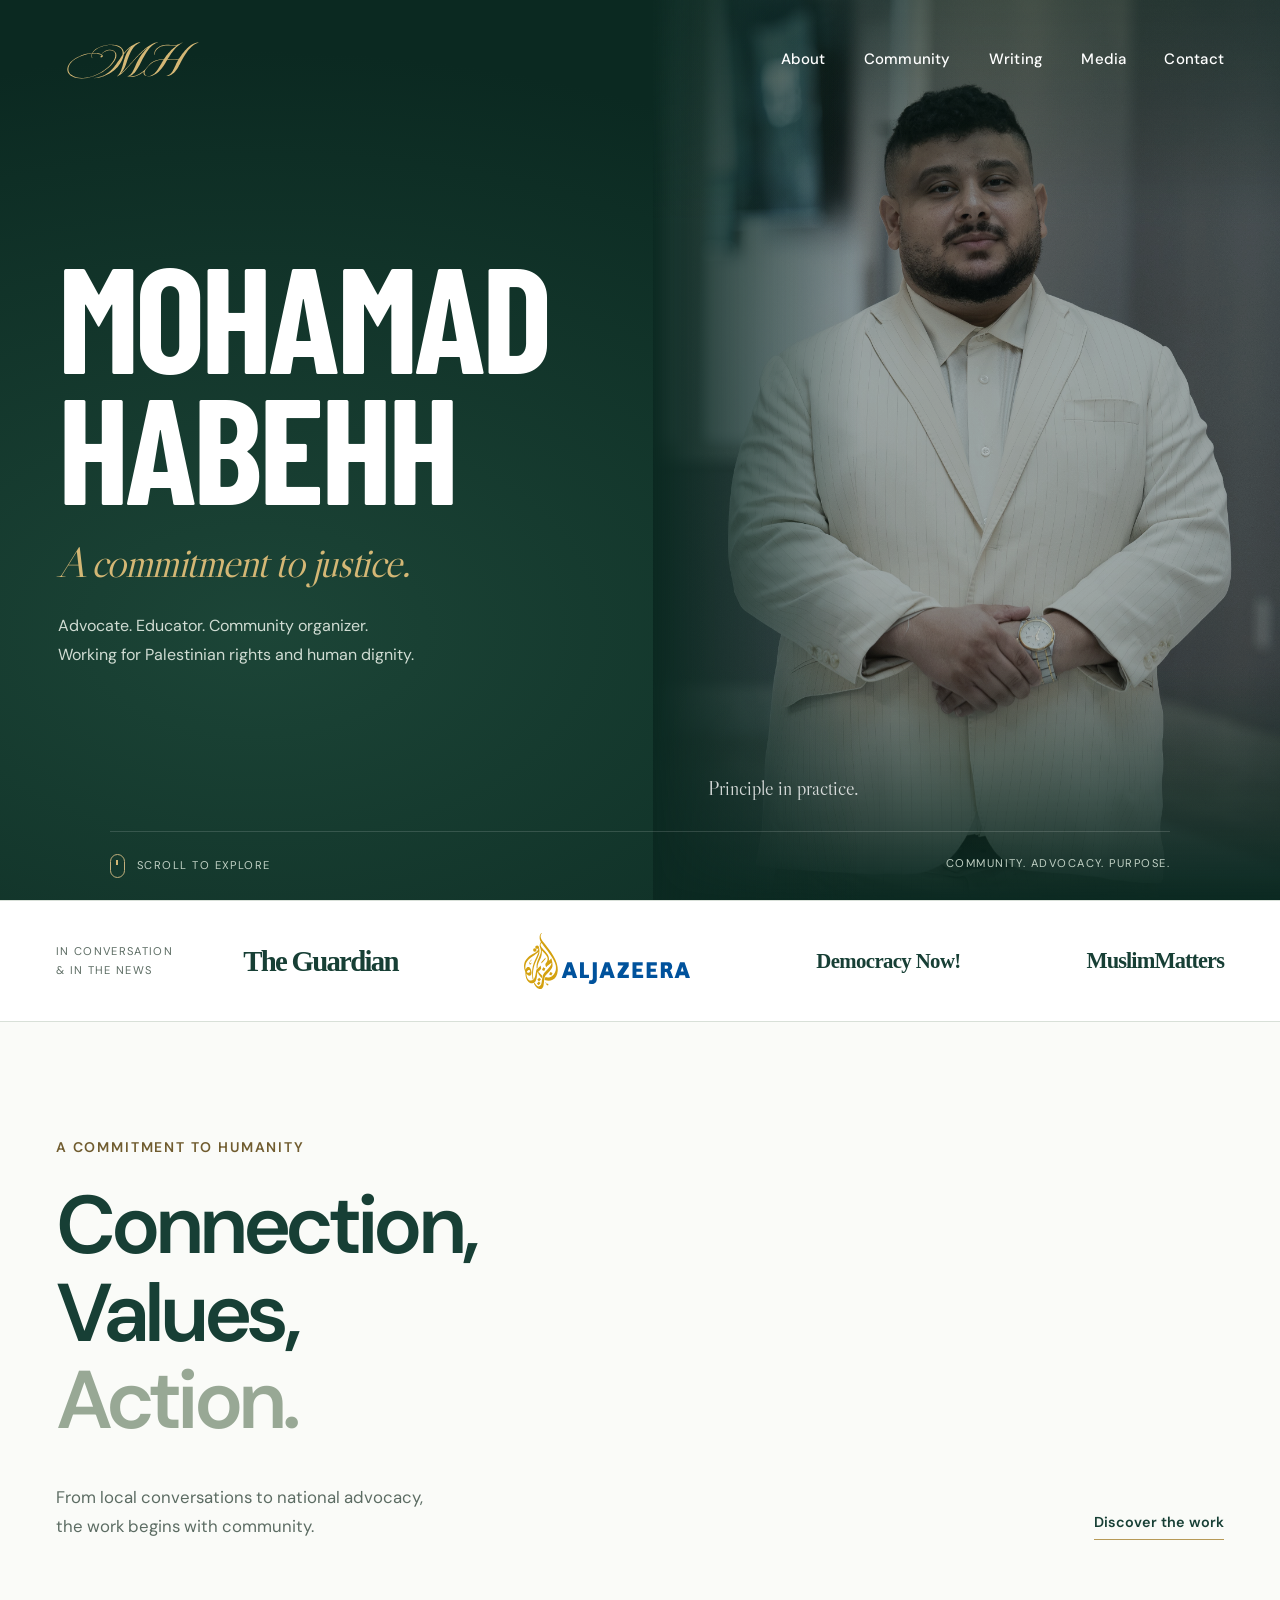
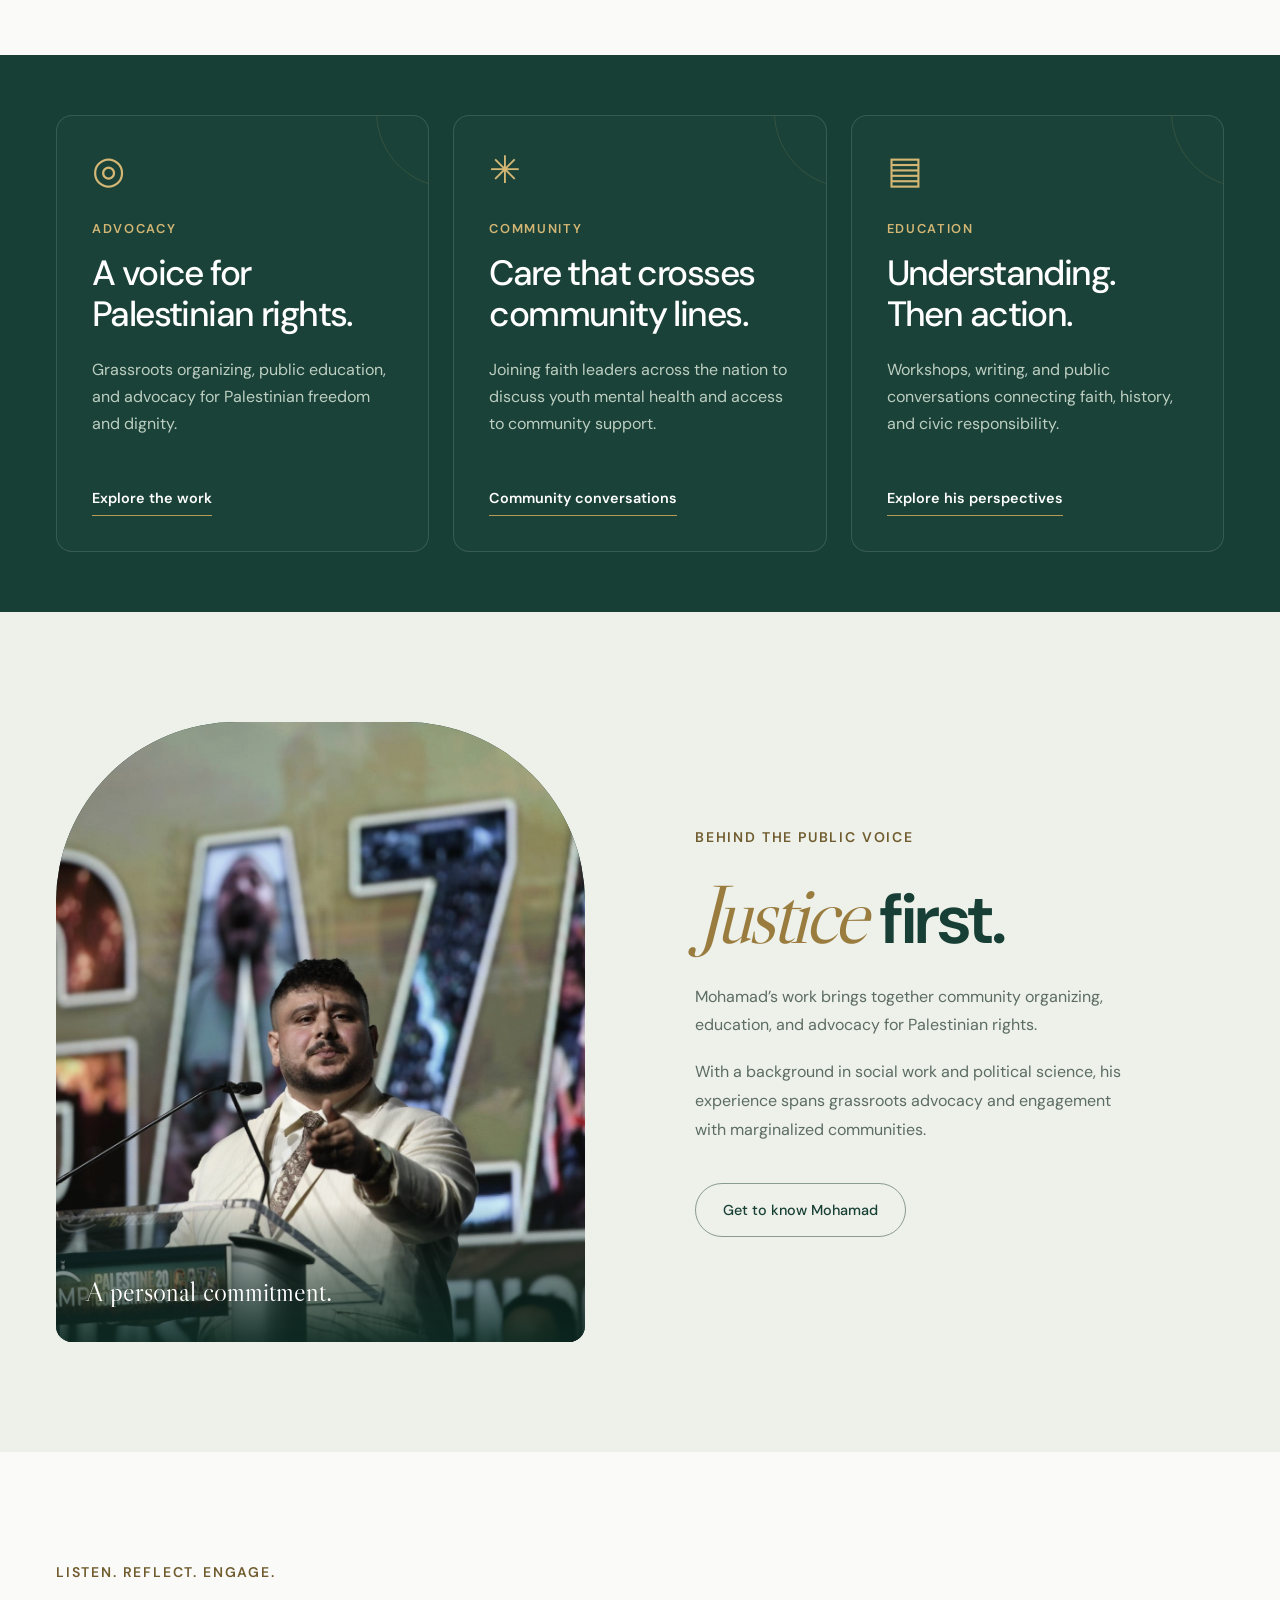
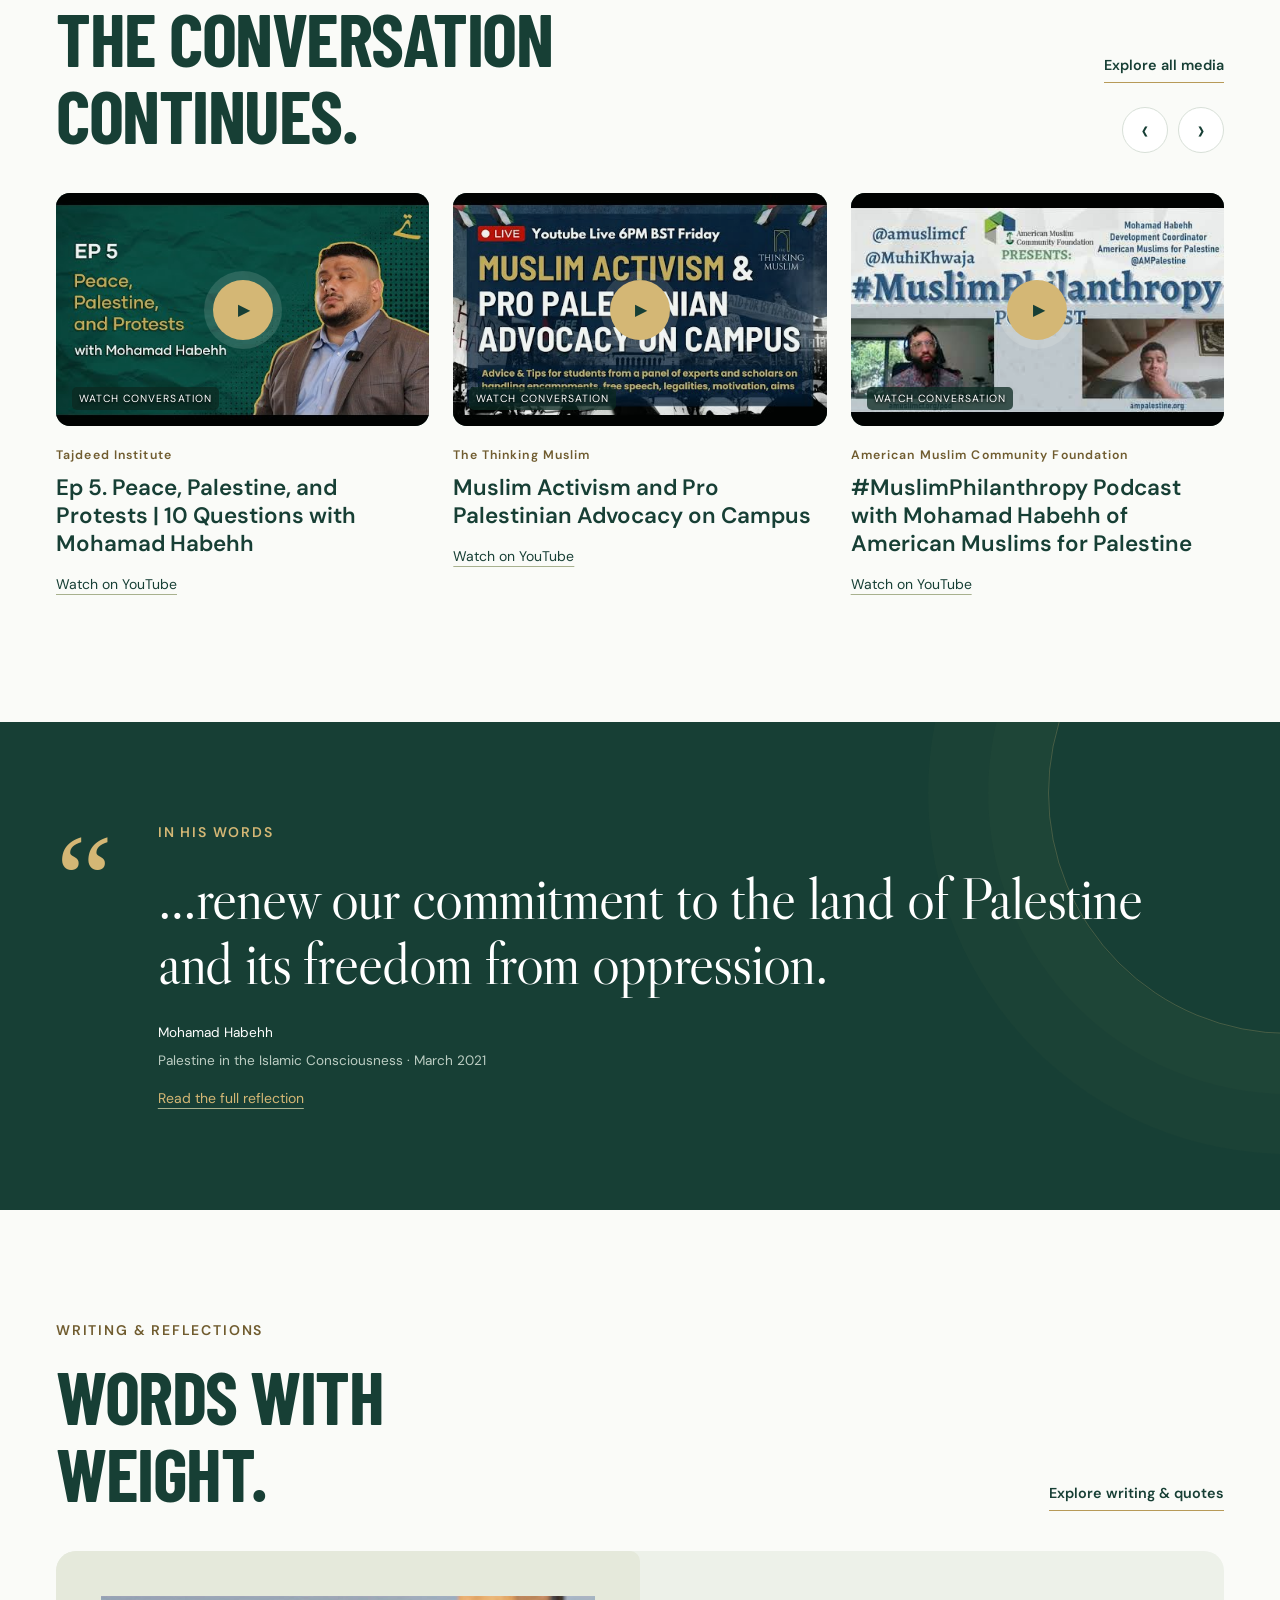
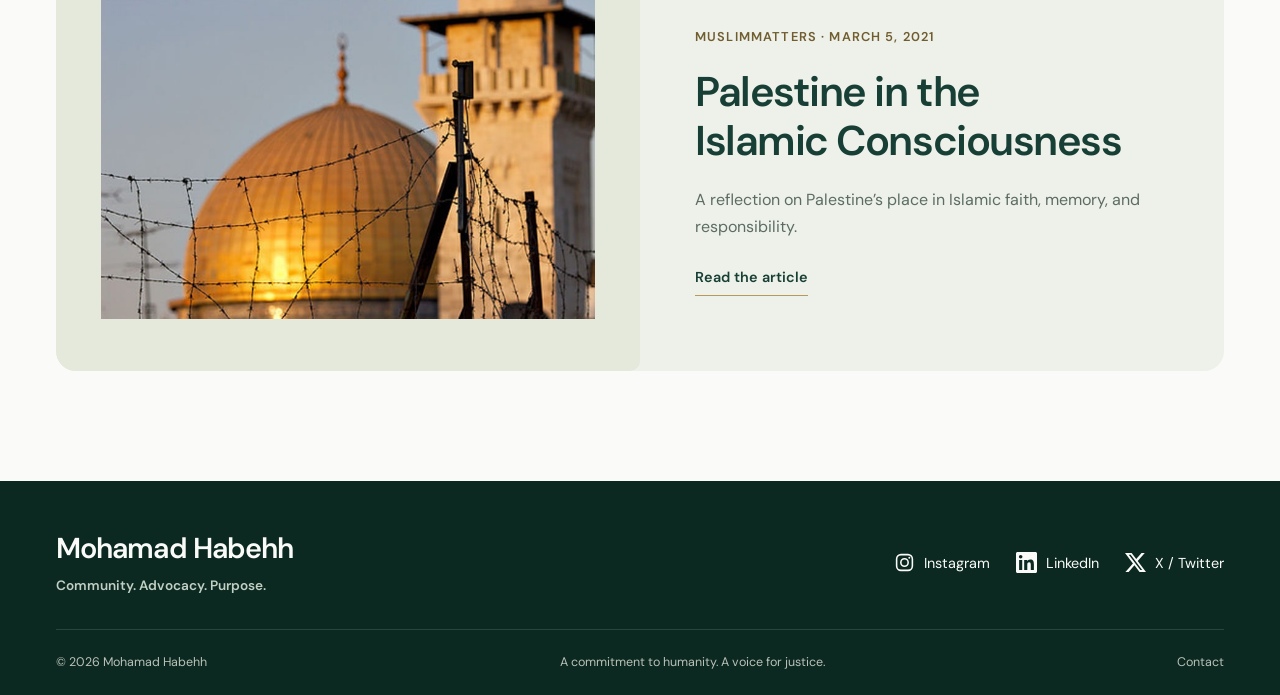
==== commit 3f3a95a7: "Updates" ====
--- a/index.html
+++ b/index.html
@@ -62,7 +62,7 @@
     </section>
     <section class="manifesto section wrap" id="work">
       <p class="eyebrow">A COMMITMENT TO HUMANITY</p>
-      <h2>Real connection.<br>Shared values.<br><span>Purposeful action.</span>
+      <h2>Connection, <br>Values,<br><span>Action.</span>
       </h2>
       <div class="manifesto-bottom">
         <p>From local conversations to national advocacy,<br class="desktop">
--- a/assets/elevated.css
+++ b/assets/elevated.css
@@ -1,5 +1,5 @@
 @import url('display-font.css');
-:root{--ink:#173f35;--olive:#b79a58;--olive-dark:#705c2f;--paper:#fafbf8;--muted:#5c6c63;--line:#d8e0d8;--gold:#d4b775;--deep:#0b2921;--display:'Barlow Condensed','Arial Narrow',Impact,sans-serif}body{overflow-x:clip}::selection{background:var(--gold);color:var(--deep)}h1{font-family:var(--display);font-weight:700;letter-spacing:-.025em;line-height:.94}h2{font-family:var(--sans);font-weight:600;letter-spacing:-.065em;line-height:1.03}h3{font-family:var(--sans);font-weight:550;letter-spacing:-.035em;line-height:1.18}header{position:sticky;top:0;background:rgba(11,41,33,.95);backdrop-filter:blur(20px);border-color:#ffffff15;color:white}.nav-wrap{min-height:86px;max-width:1550px}.brand{font-size:.75rem;letter-spacing:.13em;gap:13px}.monogram{width:58px;height:58px;padding:0}.brand .monogram{transition:transform .4s}.brand:hover .monogram{transform:rotate(-5deg)}nav{font-size:.875rem;gap:25px}nav>a:not(.nav-contact):after{background:var(--gold)}nav>a:hover{color:var(--gold)}.nav-contact{color:var(--deep);background:var(--gold);border-radius:30px;padding:10px 23px}.nav-contact:hover{background:#e5cd95;color:var(--deep)}.button{border-radius:40px;background:var(--ink);border:0;min-height:52px;padding:14px 27px;font-size:.9rem;transition:transform .25s,background .25s,box-shadow .25s}.button:hover{transform:translateY(-3px);background:#245c4c;box-shadow:0 10px 25px #0b292120}.button.outline{border:1px solid #8a9b8f}.button.outline:hover{background:#e7ede5}.eyebrow{font-size:.875rem;letter-spacing:.13em}.meta{font-size:.8rem}.text-link{font-size:.9rem;border-color:var(--olive);transition:color .2s,letter-spacing .2s}.text-link:hover{letter-spacing:.02em}.quiet-link{font-size:.875rem}.hero{max-width:none;min-height:calc(100svh - 86px);padding:0 4.5%;background:var(--deep);color:white;isolation:isolate;display:grid;grid-template-columns:1.1fr 1fr;overflow:hidden}.hero-backdrop{position:absolute;inset:0;z-index:-1;background:radial-gradient(ellipse at 30% 60%,#23553f 0,transparent 65%)}.hero-backdrop:before{content:'';position:absolute;width:70vw;height:70vw;left:-35vw;top:-15vw;border:1px solid #d4b77520;border-radius:50%;box-shadow:0 0 0 70px #d4b77505,0 0 0 140px #d4b77504;animation:breathe 12s ease-in-out infinite}.hero-copy{padding:clamp(70px,8vh,120px) 0 90px;align-self:center;z-index:2;pointer-events:none}.hero-copy a{pointer-events:auto}.hero .eyebrow{font-size:.82rem;color:var(--gold);gap:16px;margin-bottom:35px}.olive-rule{width:40px;background:var(--gold)}.hero h1{font-size:clamp(5rem,10.1vw,10rem);font-family:var(--display);font-weight:700;line-height:.89;letter-spacing:-.035em;position:relative;max-width:none;white-space:nowrap}.hero-line{display:block;animation:hero-enter .9s cubic-bezier(.16,1,.3,1) both}.hero-line:nth-child(2){animation-delay:.13s}.hero-script{display:block;font-family:var(--serif);font-weight:400;font-style:italic;text-transform:none;color:var(--gold);font-size:.43em;letter-spacing:-.04em;line-height:1.1;margin-top:25px;animation:hero-enter 1s .26s both}.hero-description{font-size:1rem;line-height:1.8;margin-top:28px;color:#d0dcd3;max-width:470px;animation:hero-enter 1s .35s both}.hero-actions{margin-top:30px;animation:hero-enter 1s .45s both;gap:12px}.hero-actions .button{background:var(--gold);color:var(--deep)}.hero-actions .button:hover{background:#ead4a4}.hero-actions .outline{border-color:#8ca397;background:#163e3244;color:white}.hero-actions .outline:hover{background:#315c4b}.hero-image{position:absolute;top:0;right:0;width:49%;height:100%;margin:0;border-radius:0;background:var(--deep);z-index:-1;overflow:hidden;animation:image-enter 1.2s cubic-bezier(.16,1,.3,1) both}.hero-image>img{height:100%;object-fit:cover;object-position:50% 35%;filter:saturate(.65) brightness(.83);transform:scale(1.04) translateY(var(--portrait-shift,0px));will-change:transform}.hero-image:after{background:linear-gradient(90deg,var(--deep),transparent 33%),linear-gradient(0deg,var(--deep),transparent 26%),linear-gradient(0deg,#173f351a,#173f351a)}.image-caption{bottom:90px;left:55px;right:55px;opacity:.8}.image-caption span:first-child{display:none}.image-caption span:last-child{font-size:1.25rem}.hero-bottom{position:absolute;left:4.5%;right:4.5%;bottom:0;border-top:1px solid #ffffff25;z-index:3;padding-block:22px;color:#c1d1c5;font-size:.7rem;letter-spacing:.13em}.hero-bottom a{font-size:.7rem;letter-spacing:.13em}.scroll-cue{display:flex;gap:12px;align-items:center}.scroll-cue>span{display:block;width:15px;height:24px;border:1px solid #c2af7d;border-radius:9px;position:relative}.scroll-cue>span:after{content:'';position:absolute;height:5px;width:2px;left:5px;top:5px;background:var(--gold);animation:scroll-mark 1.7s infinite}.recognition{background:white;padding:32px 0;border-color:var(--line)}.recognition .wrap{max-width:1370px;gap:70px}.recognition p{font-size:.7rem;letter-spacing:.12em}.recognition .outlet{opacity:1;transition:opacity .2s}.recognition .outlet:hover{opacity:.6}.outlet.guardian{font-size:1.8rem}.outlet.democracy{font-size:1.3rem}.outlet.muslim{font-size:1.4rem}.aj-outlet{display:flex;align-items:center;gap:9px;font-family:var(--sans);font-weight:650;font-size:1rem;white-space:nowrap}.aj-outlet img{height:45px;width:34px;object-fit:contain}.section{padding-block:110px}.manifesto{padding-block:115px}.manifesto h2{font-family:var(--sans);font-size:clamp(3.2rem,6.4vw,6.3rem);font-weight:600;line-height:1.07;letter-spacing:-.065em}.manifesto h2>span{color:#98a895}.manifesto-bottom{display:flex;align-items:end;justify-content:space-between;margin-top:38px;gap:30px}.manifesto-bottom p{color:var(--muted);font-size:1.05rem}.work-stage{background:var(--ink);color:white;padding:60px 0}.work-grid{border:0;gap:24px;align-items:stretch}.work-item,.work-item+.work-item{border:1px solid #ffffff20;padding:35px;border-radius:16px;background:#ffffff05;transition:transform .4s,background .4s,border .4s;position:relative;overflow:hidden}.work-item:after{content:'';position:absolute;width:150px;height:150px;border:1px solid #d4b77522;border-radius:50%;right:-100px;top:-80px;transition:transform .6s;pointer-events:none}.work-item:hover{transform:translateY(-8px);background:#ffffff09;border-color:#d4b77580}.work-item:hover:after{transform:scale(3)}.work-item .eyebrow{color:var(--gold);font-size:.8rem}.work-item h3{font-size:2.2rem;font-weight:500;letter-spacing:-.045em}.work-item>p:not(.eyebrow){color:#bdcec2;font-size:1rem;max-width:none;min-height:105px}.work-item .text-link{color:white}.line-icon{color:var(--gold);font-size:2.4rem}.about-preview{padding:110px 0;background:#edf1e9}.about-grid{gap:110px;grid-template-columns:1fr 1fr}.about-visual{height:620px;margin-left:0;border-radius:180px 180px 16px 16px;overflow:hidden;isolation:isolate;background:var(--ink)}.about-visual:before{display:none}.about-visual img{filter:saturate(.65);object-position:50% 32%;transition:transform 1s}.about-visual:hover img{transform:scale(1.03)}.portrait-note{left:0;right:0;bottom:0;background:linear-gradient(0deg,#0b2921e6,transparent);padding:65px 30px 27px;font-size:1.7rem;color:#fff}.about-copy h2{font-size:clamp(3.3rem,5.4vw,5.2rem);font-weight:600}.about-copy h2 em{color:#9a7c3f;font-family:var(--serif);font-weight:400;font-size:1.2em}.about-copy p:not(.eyebrow){font-size:1rem;line-height:1.8}.about-copy .button{margin-top:20px}.conversations h2,.section>.section-heading h2{font-family:var(--display);font-weight:700;font-size:clamp(3.5rem,5.8vw,5.5rem);letter-spacing:-.02em}.section-heading{margin-bottom:40px}.carousel-actions{display:flex;flex-direction:column;align-items:end;gap:24px}.carousel-buttons{display:flex;gap:10px}.carousel-buttons button{border:1px solid var(--line);background:white;width:46px;height:46px;border-radius:50%;font-size:1.8rem;display:flex;align-items:center;justify-content:center;padding:0;transition:background .2s}.carousel-buttons button:hover{background:var(--ink);color:white}.home-carousel{display:grid;grid-template-columns:none;grid-auto-flow:column;grid-auto-columns:calc((100% - 48px)/3);gap:24px;overflow-x:auto;scroll-snap-type:x mandatory;scrollbar-width:none;padding-bottom:15px;overscroll-behavior-x:contain}.home-carousel::-webkit-scrollbar{display:none}.home-carousel .video-card{scroll-snap-align:start}.video-launch{border-radius:14px;aspect-ratio:16/10}.video-launch img{opacity:.95}.play{width:60px;height:60px;background:#d4b775;box-shadow:0 0 0 9px #fafbf822;transition:transform .3s,box-shadow .3s}.video-launch:hover .play{transform:translate(-50%,-50%) scale(1.08);box-shadow:0 0 0 15px #fafbf811}.watch-label{font-size:.65rem;background:#0b2921bf;left:16px;bottom:16px;border-radius:5px;letter-spacing:.1em}.video-card .meta{font-size:.77rem}.video-card h3{font-family:var(--sans);font-weight:550;font-size:1.4rem;letter-spacing:-.035em;line-height:1.25}.swipe-hint{display:none}.quote-section{background:var(--ink);padding:100px 0}.quote-section:after{border-color:#d4b77540;box-shadow:0 0 0 60px #d4b77505,0 0 0 120px #d4b77505;animation:breathe 12s infinite}.quote-section .eyebrow{color:var(--gold)}.quote-mark{color:var(--gold)}.quote-section blockquote{font-size:clamp(2.7rem,4.6vw,4.4rem);line-height:1.1}.quote-by span{color:#bccdc3;font-size:.85rem}.quote-section .quiet-link{color:var(--gold)}.featured-article{border:0;border-radius:20px;overflow:hidden;background:#edf1e9;grid-template-columns:1fr 1fr}.article-art{color:var(--gold);position:relative;align-items:start;justify-content:space-between;padding:45px;overflow:hidden;min-height:420px}.article-art svg{position:absolute;bottom:-10px;right:-10px;width:85%;max-width:500px;stroke:var(--gold);opacity:.6}.article-art-label{font-family:var(--display);font-size:3.6rem;line-height:.95;font-weight:600;letter-spacing:-.015em;position:relative;z-index:1}.article-copy{padding:55px;align-self:center}.article-copy h3{font-size:2.6rem}.article-copy p:not(.meta){font-size:1rem}.connect-band{padding-block:85px;background:var(--gold);position:relative;overflow:hidden}.connect-band:before{content:'';position:absolute;right:-100px;top:-140px;width:450px;height:450px;border:1px solid #173f3533;border-radius:50%;box-shadow:0 0 0 45px #173f3505,0 0 0 90px #173f3505;pointer-events:none}.connect-inner{position:relative;z-index:1}.connect-inner .eyebrow{color:var(--ink)}.connect-inner h2{font-size:clamp(2.8rem,4.2vw,4.3rem);font-weight:600}.connect-inner>div:last-child p{color:var(--ink);font-size:1rem}.connect-inner .light{background:var(--ink);color:white}.connect-inner .light:hover{background:#255a4a}footer{background:var(--deep);padding-top:50px}.footer-name{font-family:var(--sans);font-weight:550;font-size:1.8rem;letter-spacing:-.04em}.footer-name span{font-size:.85rem;letter-spacing:0;color:#c1cfc4}.footer-links{font-size:.9rem}.footer-bottom{font-size:.78rem;border-color:#ffffff20}.page-intro{padding-block:85px 65px}.page-intro h1{font-size:clamp(4.5rem,8vw,8rem);font-family:var(--display);font-weight:700;line-height:.95;letter-spacing:-.025em}.page-intro .eyebrow{font-size:.875rem}.lead{font-size:1.15rem;max-width:670px}.bio-photo img{border-radius:20px;filter:saturate(.7)}.photo-credit{font-size:.8rem}.prose h2{font-size:3.3rem}.source-note{font-size:.8rem}.work-story h2{font-size:3.4rem}.work-story{gap:65px;padding-block:65px}.work-story .eyebrow{font-size:.8rem}.writing-article{border-radius:20px;border:0;background:#eaf0e7}.writing-article h2{font-size:3.8rem}.writing-content .quote-section{border-radius:20px}.filter{border-radius:30px;font-size:.9rem;padding:10px 20px}.filter.active{background:var(--ink);border-color:var(--ink)}.filter:hover:not(.active){background:#e7ede2}.press-item h3{font-size:1.5rem}.press-item time{font-size:.85rem}.press-item .meta{display:flex;align-items:center;gap:10px}.press-logo{height:30px;width:24px;object-fit:contain}.contact-grid h2{font-size:3.6rem}.contact-aside{border-radius:20px;background:#eaf0e7}.contact-aside h3{font-size:1.5rem}.social-row{transition:padding .3s}.social-row:hover{padding-left:12px}.social-handle{font-size:.9rem}.contact-aside p:not(.eyebrow){font-size:1rem}dialog{border-radius:16px}.dialog-bar{background:var(--deep)}.dialog-bar button{border-radius:30px}.video-help{color:#d5e0d7}.reveal-ready{opacity:0;transform:translateY(38px);transition:opacity .85s cubic-bezier(.2,.7,.2,1),transform .85s cubic-bezier(.2,.7,.2,1)}.reveal-ready.is-visible{opacity:1;transform:translateY(0)}
+:root{--ink:#173f35;--olive:#b79a58;--olive-dark:#705c2f;--paper:#fafbf8;--muted:#5c6c63;--line:#d8e0d8;--gold:#d4b775;--deep:#0b2921;--display:'Barlow Condensed','Arial Narrow',Impact,sans-serif}body{overflow-x:clip}::selection{background:var(--gold);color:var(--deep)}h1{font-family:var(--display);font-weight:700;letter-spacing:-.025em;line-height:.94}h2{font-family:var(--sans);font-weight:600;letter-spacing:-.065em;line-height:1.03}h3{font-family:var(--sans);font-weight:550;letter-spacing:-.035em;line-height:1.18}header{position:sticky;top:0;background:rgba(11,41,33,.95);backdrop-filter:blur(20px);border-color:#ffffff15;color:white}.nav-wrap{min-height:86px;max-width:1550px}.brand{font-size:.75rem;letter-spacing:.13em;gap:13px}.monogram{width:58px;height:58px;padding:0}.brand .monogram{transition:transform .4s}.brand:hover .monogram{transform:rotate(-5deg)}nav{font-size:.875rem;gap:25px}nav>a:not(.nav-contact):after{background:var(--gold)}nav>a:hover{color:var(--gold)}.nav-contact{color:var(--deep);background:var(--gold);border-radius:30px;padding:10px 23px}.nav-contact:hover{background:#e5cd95;color:var(--deep)}.button{border-radius:40px;background:var(--ink);border:0;min-height:52px;padding:14px 27px;font-size:.9rem;transition:transform .25s,background .25s,box-shadow .25s}.button:hover{transform:translateY(-3px);background:#245c4c;box-shadow:0 10px 25px #0b292120}.button.outline{border:1px solid #8a9b8f}.button.outline:hover{background:#e7ede5}.eyebrow{font-size:.875rem;letter-spacing:.13em}.meta{font-size:.8rem}.text-link{font-size:.9rem;border-color:var(--olive);transition:color .2s,letter-spacing .2s}.text-link:hover{letter-spacing:.02em}.quiet-link{font-size:.875rem}.hero{max-width:none;min-height:calc(100svh - 86px);padding:0 4.5%;background:var(--deep);color:white;isolation:isolate;display:grid;grid-template-columns:1.1fr 1fr;overflow:hidden}.hero-backdrop{position:absolute;inset:0;z-index:-1;background:radial-gradient(ellipse at 30% 60%,#23553f 0,transparent 65%)}.hero-backdrop:before{content:'';position:absolute;width:70vw;height:70vw;left:-35vw;top:-15vw;border:1px solid #d4b77520;border-radius:50%;box-shadow:0 0 0 70px #d4b77505,0 0 0 140px #d4b77504;animation:breathe 12s ease-in-out infinite}.hero-copy{padding:clamp(70px,8vh,120px) 0 90px;align-self:center;z-index:2;pointer-events:none}.hero-copy a{pointer-events:auto}.hero .eyebrow{font-size:.82rem;color:var(--gold);gap:16px;margin-bottom:35px}.olive-rule{width:40px;background:var(--gold)}.hero h1{font-size:clamp(5rem,10.1vw,10rem);font-family:var(--display);font-weight:700;line-height:.89;letter-spacing:-.035em;position:relative;max-width:none;white-space:nowrap}.hero-line{display:block;animation:hero-enter .9s cubic-bezier(.16,1,.3,1) both}.hero-line:nth-child(2){animation-delay:.13s}.hero-script{display:block;font-family:var(--serif);font-weight:400;font-style:italic;text-transform:none;color:var(--gold);font-size:.43em;letter-spacing:-.04em;line-height:1.1;margin-top:25px;animation:hero-enter 1s .26s both}.hero-description{font-size:1rem;line-height:1.8;margin-top:28px;color:#d0dcd3;max-width:470px;animation:hero-enter 1s .35s both}.hero-actions{margin-top:30px;animation:hero-enter 1s .45s both;gap:12px}.hero-actions .button{background:var(--gold);color:var(--deep)}.hero-actions .button:hover{background:#ead4a4}.hero-actions .outline{border-color:#8ca397;background:#163e3244;color:white}.hero-actions .outline:hover{background:#315c4b}.hero-image{position:absolute;top:0;right:0;width:49%;height:100%;margin:0;border-radius:0;background:var(--deep);z-index:-1;overflow:hidden;animation:image-enter 1.2s cubic-bezier(.16,1,.3,1) both}.hero-image>img{height:100%;object-fit:cover;object-position:50% 35%;filter:saturate(.65) brightness(.83);transform:scale(1.04) translateY(var(--portrait-shift,0px));will-change:transform}.hero-image:after{background:linear-gradient(90deg,var(--deep),transparent 33%),linear-gradient(0deg,var(--deep),transparent 26%),linear-gradient(0deg,#173f351a,#173f351a)}.image-caption{bottom:90px;left:55px;right:55px;opacity:.8}.image-caption span:first-child{display:none}.image-caption span:last-child{font-size:1.25rem}.hero-bottom{position:absolute;left:4.5%;right:4.5%;bottom:0;border-top:1px solid #ffffff25;z-index:3;padding-block:22px;color:#c1d1c5;font-size:.7rem;letter-spacing:.13em}.hero-bottom a{font-size:.7rem;letter-spacing:.13em}.scroll-cue{display:flex;gap:12px;align-items:center}.scroll-cue>span{display:block;width:15px;height:24px;border:1px solid #c2af7d;border-radius:9px;position:relative}.scroll-cue>span:after{content:'';position:absolute;height:5px;width:2px;left:5px;top:5px;background:var(--gold);animation:scroll-mark 1.7s infinite}.recognition{background:white;padding:32px 0;border-color:var(--line)}.recognition .wrap{max-width:1370px;gap:70px}.recognition p{font-size:.7rem;letter-spacing:.12em}.recognition .outlet{opacity:1;transition:opacity .2s}.recognition .outlet:hover{opacity:.6}.outlet.guardian{font-size:1.8rem}.outlet.democracy{font-size:1.3rem}.outlet.muslim{font-size:1.4rem}.aj-outlet{display:flex;align-items:center;gap:9px;font-family:var(--sans);font-weight:650;font-size:1rem;white-space:nowrap}.aj-outlet img{height:45px;width:34px;object-fit:contain}.section{padding-block:110px}.manifesto{padding-block:115px}.manifesto h2{font-family:var(--sans);font-size:clamp(3.2rem,6.4vw,6.3rem);font-weight:600;line-height:1.07;letter-spacing:-.065em}.manifesto h2>span{color:#98a895}.manifesto-bottom{display:flex;align-items:end;justify-content:space-between;margin-top:38px;gap:30px}.manifesto-bottom p{color:var(--muted);font-size:1.05rem}.work-stage{background:var(--ink);color:white;padding:60px 0}.work-grid{border:0;gap:24px;align-items:stretch}.work-item,.work-item+.work-item{border:1px solid #ffffff20;padding:35px;border-radius:16px;background:#ffffff05;transition:transform .4s,background .4s,border .4s;position:relative;overflow:hidden}.work-item:after{content:'';position:absolute;width:150px;height:150px;border:1px solid #d4b77522;border-radius:50%;right:-100px;top:-80px;transition:transform .6s;pointer-events:none}.work-item:hover{transform:translateY(-8px);background:#ffffff09;border-color:#d4b77580}.work-item:hover:after{transform:scale(3)}.work-item .eyebrow{color:var(--gold);font-size:.8rem}.work-item h3{font-size:2.2rem;font-weight:500;letter-spacing:-.045em}.work-item>p:not(.eyebrow){color:#bdcec2;font-size:1rem;max-width:none;min-height:105px}.work-item .text-link{color:white}.line-icon{color:var(--gold);font-size:2.4rem}.about-preview{padding:110px 0;background:#edf1e9}.about-grid{gap:110px;grid-template-columns:1fr 1fr}.about-visual{height:620px;margin-left:0;border-radius:180px 180px 16px 16px;overflow:hidden;isolation:isolate;background:var(--ink)}.about-visual:before{display:none}.about-visual img{filter:saturate(.65);object-position:50% 32%;transition:transform 1s}.about-visual:hover img{transform:scale(1.03)}.portrait-note{left:0;right:0;bottom:0;background:linear-gradient(0deg,#0b2921e6,transparent);padding:65px 30px 27px;font-size:1.7rem;color:#fff}.about-copy h2{font-size:clamp(3.3rem,5.4vw,5.2rem);font-weight:600}.about-copy h2 em{color:#9a7c3f;font-family:var(--serif);font-weight:400;font-size:1.2em}.about-copy p:not(.eyebrow){font-size:1rem;line-height:1.8}.about-copy .button{margin-top:20px}.conversations h2,.section>.section-heading h2{font-family:var(--display);font-weight:700;font-size:clamp(3.5rem,5.8vw,5.5rem);letter-spacing:-.02em}.section-heading{margin-bottom:40px}.carousel-actions{display:flex;flex-direction:column;align-items:end;gap:24px}.carousel-buttons{display:flex;gap:10px}.carousel-buttons button{border:1px solid var(--line);background:white;width:46px;height:46px;border-radius:50%;font-size:1.8rem;display:flex;align-items:center;justify-content:center;padding:0;transition:background .2s}.carousel-buttons button:hover{background:var(--ink);color:white}.home-carousel{display:grid;grid-template-columns:none;grid-auto-flow:column;grid-auto-columns:calc((100% - 48px)/3);gap:24px;overflow-x:auto;scroll-snap-type:x mandatory;scrollbar-width:none;padding-bottom:15px;overscroll-behavior-x:contain;position: relative;}.home-carousel::-webkit-scrollbar{display:none}.home-carousel .video-card{scroll-snap-align:start}.video-launch{border-radius:14px;aspect-ratio:16/10}.video-launch img{opacity:.95}.play{width:60px;height:60px;background:#d4b775;box-shadow:0 0 0 9px #fafbf822;transition:transform .3s,box-shadow .3s}.video-launch:hover .play{transform:translate(-50%,-50%) scale(1.08);box-shadow:0 0 0 15px #fafbf811}.watch-label{font-size:.65rem;background:#0b2921bf;left:16px;bottom:16px;border-radius:5px;letter-spacing:.1em}.video-card .meta{font-size:.77rem}.video-card h3{font-family:var(--sans);font-weight:550;font-size:1.4rem;letter-spacing:-.035em;line-height:1.25}.swipe-hint{display:none}.quote-section{background:var(--ink);padding:100px 0}.quote-section:after{border-color:#d4b77540;box-shadow:0 0 0 60px #d4b77505,0 0 0 120px #d4b77505;animation:breathe 12s infinite}.quote-section .eyebrow{color:var(--gold)}.quote-mark{color:var(--gold)}.quote-section blockquote{font-size:clamp(2.7rem,4.6vw,4.4rem);line-height:1.1}.quote-by span{color:#bccdc3;font-size:.85rem}.quote-section .quiet-link{color:var(--gold)}.featured-article{border:0;border-radius:20px;overflow:hidden;background:#edf1e9;grid-template-columns:1fr 1fr}.article-art{color:var(--gold);position:relative;align-items:start;justify-content:space-between;padding:45px;overflow:hidden;min-height:420px}.article-art svg{position:absolute;bottom:-10px;right:-10px;width:85%;max-width:500px;stroke:var(--gold);opacity:.6}.article-art-label{font-family:var(--display);font-size:3.6rem;line-height:.95;font-weight:600;letter-spacing:-.015em;position:relative;z-index:1}.article-copy{padding:55px;align-self:center}.article-copy h3{font-size:2.6rem}.article-copy p:not(.meta){font-size:1rem}.connect-band{padding-block:85px;background:var(--gold);position:relative;overflow:hidden}.connect-band:before{content:'';position:absolute;right:-100px;top:-140px;width:450px;height:450px;border:1px solid #173f3533;border-radius:50%;box-shadow:0 0 0 45px #173f3505,0 0 0 90px #173f3505;pointer-events:none}.connect-inner{position:relative;z-index:1}.connect-inner .eyebrow{color:var(--ink)}.connect-inner h2{font-size:clamp(2.8rem,4.2vw,4.3rem);font-weight:600}.connect-inner>div:last-child p{color:var(--ink);font-size:1rem}.connect-inner .light{background:var(--ink);color:white}.connect-inner .light:hover{background:#255a4a}footer{background:var(--deep);padding-top:50px}.footer-name{font-family:var(--sans);font-weight:550;font-size:1.8rem;letter-spacing:-.04em}.footer-name span{font-size:.85rem;letter-spacing:0;color:#c1cfc4}.footer-links{font-size:.9rem}.footer-bottom{font-size:.78rem;border-color:#ffffff20}.page-intro{padding-block:85px 65px}.page-intro h1{font-size:clamp(4.5rem,8vw,8rem);font-family:var(--display);font-weight:700;line-height:.95;letter-spacing:-.025em}.page-intro .eyebrow{font-size:.875rem}.lead{font-size:1.15rem;max-width:670px}.bio-photo img{border-radius:20px;filter:saturate(.7)}.photo-credit{font-size:.8rem}.prose h2{font-size:3.3rem}.source-note{font-size:.8rem}.work-story h2{font-size:3.4rem}.work-story{gap:65px;padding-block:65px}.work-story .eyebrow{font-size:.8rem}.writing-article{border-radius:20px;border:0;background:#eaf0e7}.writing-article h2{font-size:3.8rem}.writing-content .quote-section{border-radius:20px}.filter{border-radius:30px;font-size:.9rem;padding:10px 20px}.filter.active{background:var(--ink);border-color:var(--ink)}.filter:hover:not(.active){background:#e7ede2}.press-item h3{font-size:1.5rem}.press-item time{font-size:.85rem}.press-item .meta{display:flex;align-items:center;gap:10px}.press-logo{height:30px;width:24px;object-fit:contain}.contact-grid h2{font-size:3.6rem}.contact-aside{border-radius:20px;background:#eaf0e7}.contact-aside h3{font-size:1.5rem}.social-row{transition:padding .3s}.social-row:hover{padding-left:12px}.social-handle{font-size:.9rem}.contact-aside p:not(.eyebrow){font-size:1rem}dialog{border-radius:16px}.dialog-bar{background:var(--deep)}.dialog-bar button{border-radius:30px}.video-help{color:#d5e0d7}.reveal-ready{opacity:0;transform:translateY(38px);transition:opacity .85s cubic-bezier(.2,.7,.2,1),transform .85s cubic-bezier(.2,.7,.2,1)}.reveal-ready.is-visible{opacity:1;transform:translateY(0)}
 @keyframes hero-enter{from{opacity:0;transform:translateY(38px)}to{opacity:1;transform:translateY(0)}}@keyframes image-enter{from{opacity:0;transform:scale(1.04)}to{opacity:1;transform:scale(1)}}@keyframes breathe{0%,100%{transform:scale(1)}50%{transform:scale(1.07)}}@keyframes scroll-mark{0%{transform:translateY(0);opacity:0}35%{opacity:1}100%{transform:translateY(8px);opacity:0}}
 @media(min-width:1700px){.hero-copy{padding-block:140px}.hero h1{font-size:11rem}.hero{min-height:900px}}
 @media(max-width:1150px){nav{font-size:.8rem;gap:16px}.nav-wrap{width:calc(100% - 64px)}.hero{padding-inline:4%}.hero-copy{padding-block:90px}.hero h1{font-size:10.5vw}.hero-bottom{left:4%;right:4%}.hero-description{font-size:.95rem;max-width:390px}.recognition .wrap{gap:30px}.recognition .outlet.guardian{font-size:1.4rem}.recognition .outlet.democracy,.recognition .outlet.muslim{font-size:1.1rem}.about-grid{gap:65px}.about-visual{height:550px}.work-item,.work-item+.work-item{padding:27px}.work-item h3{font-size:1.8rem}.work-item>p:not(.eyebrow){min-height:140px}.article-copy{padding:35px}}
